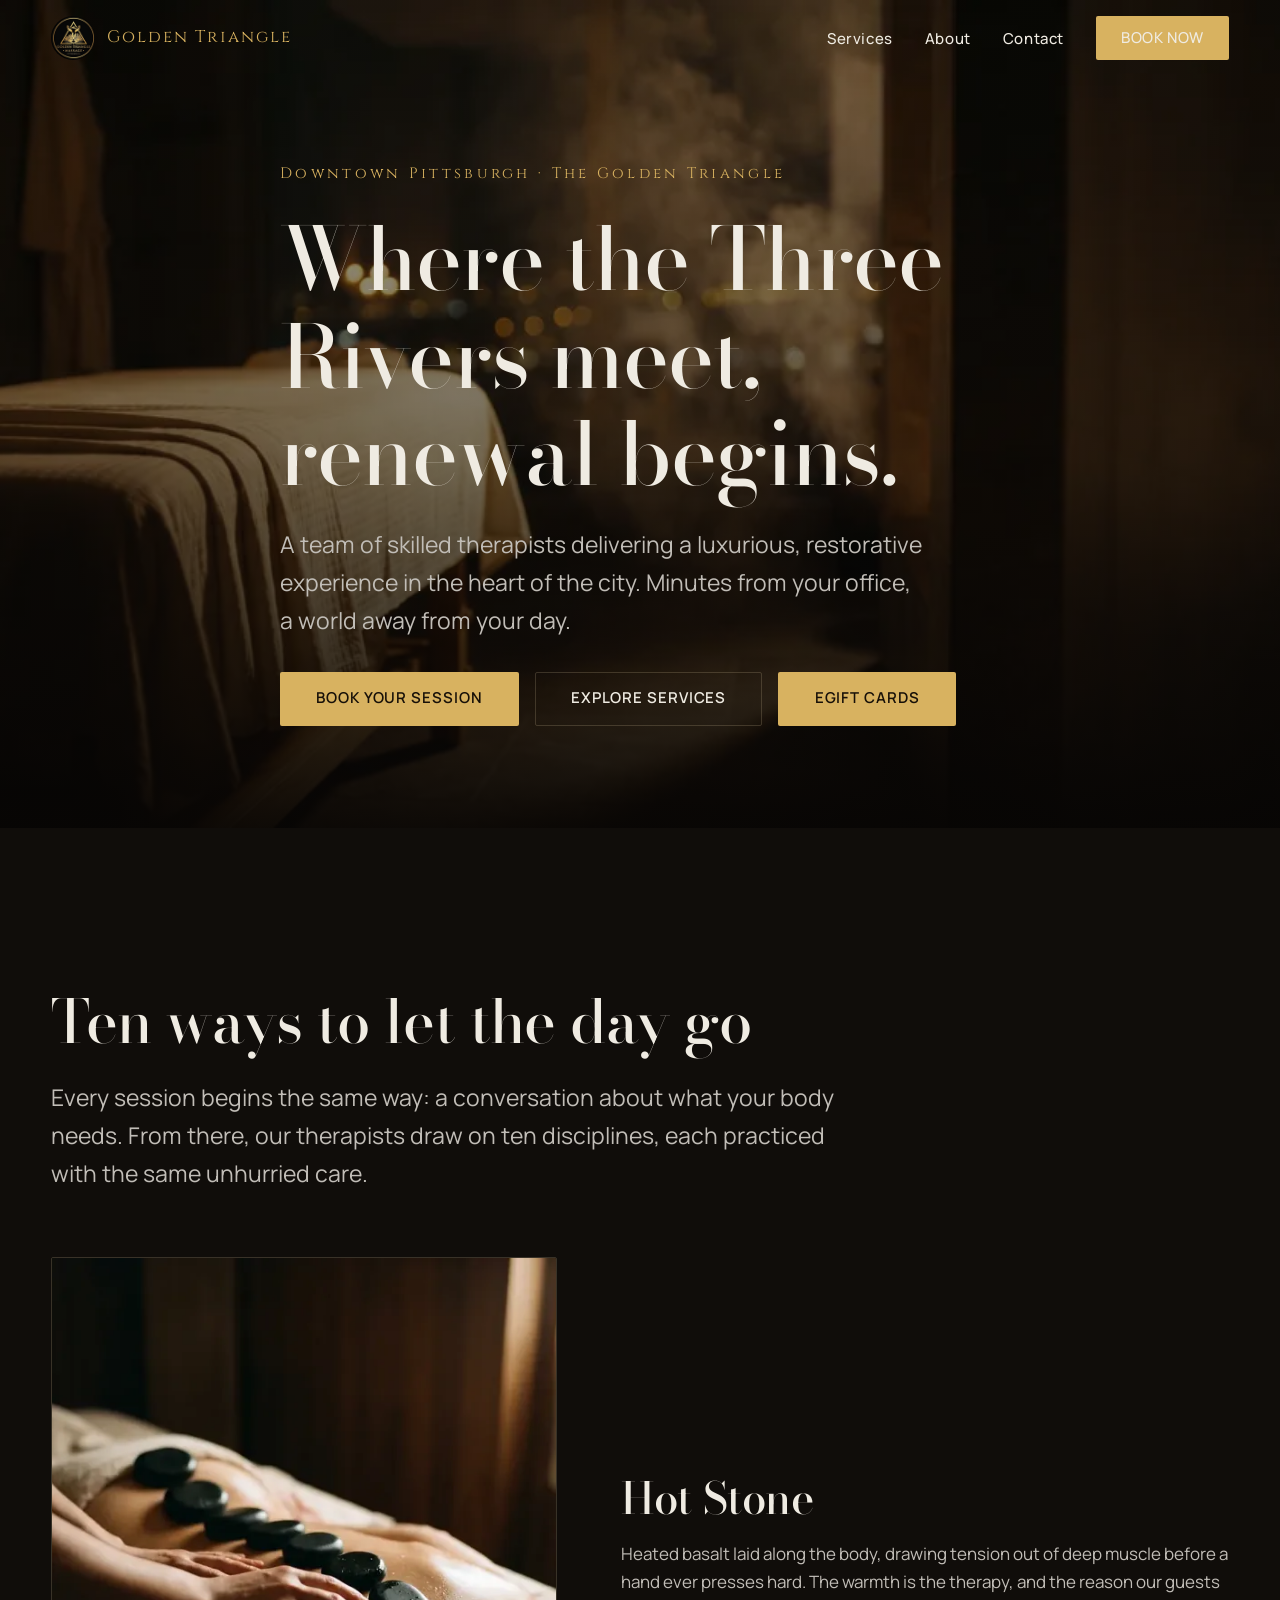
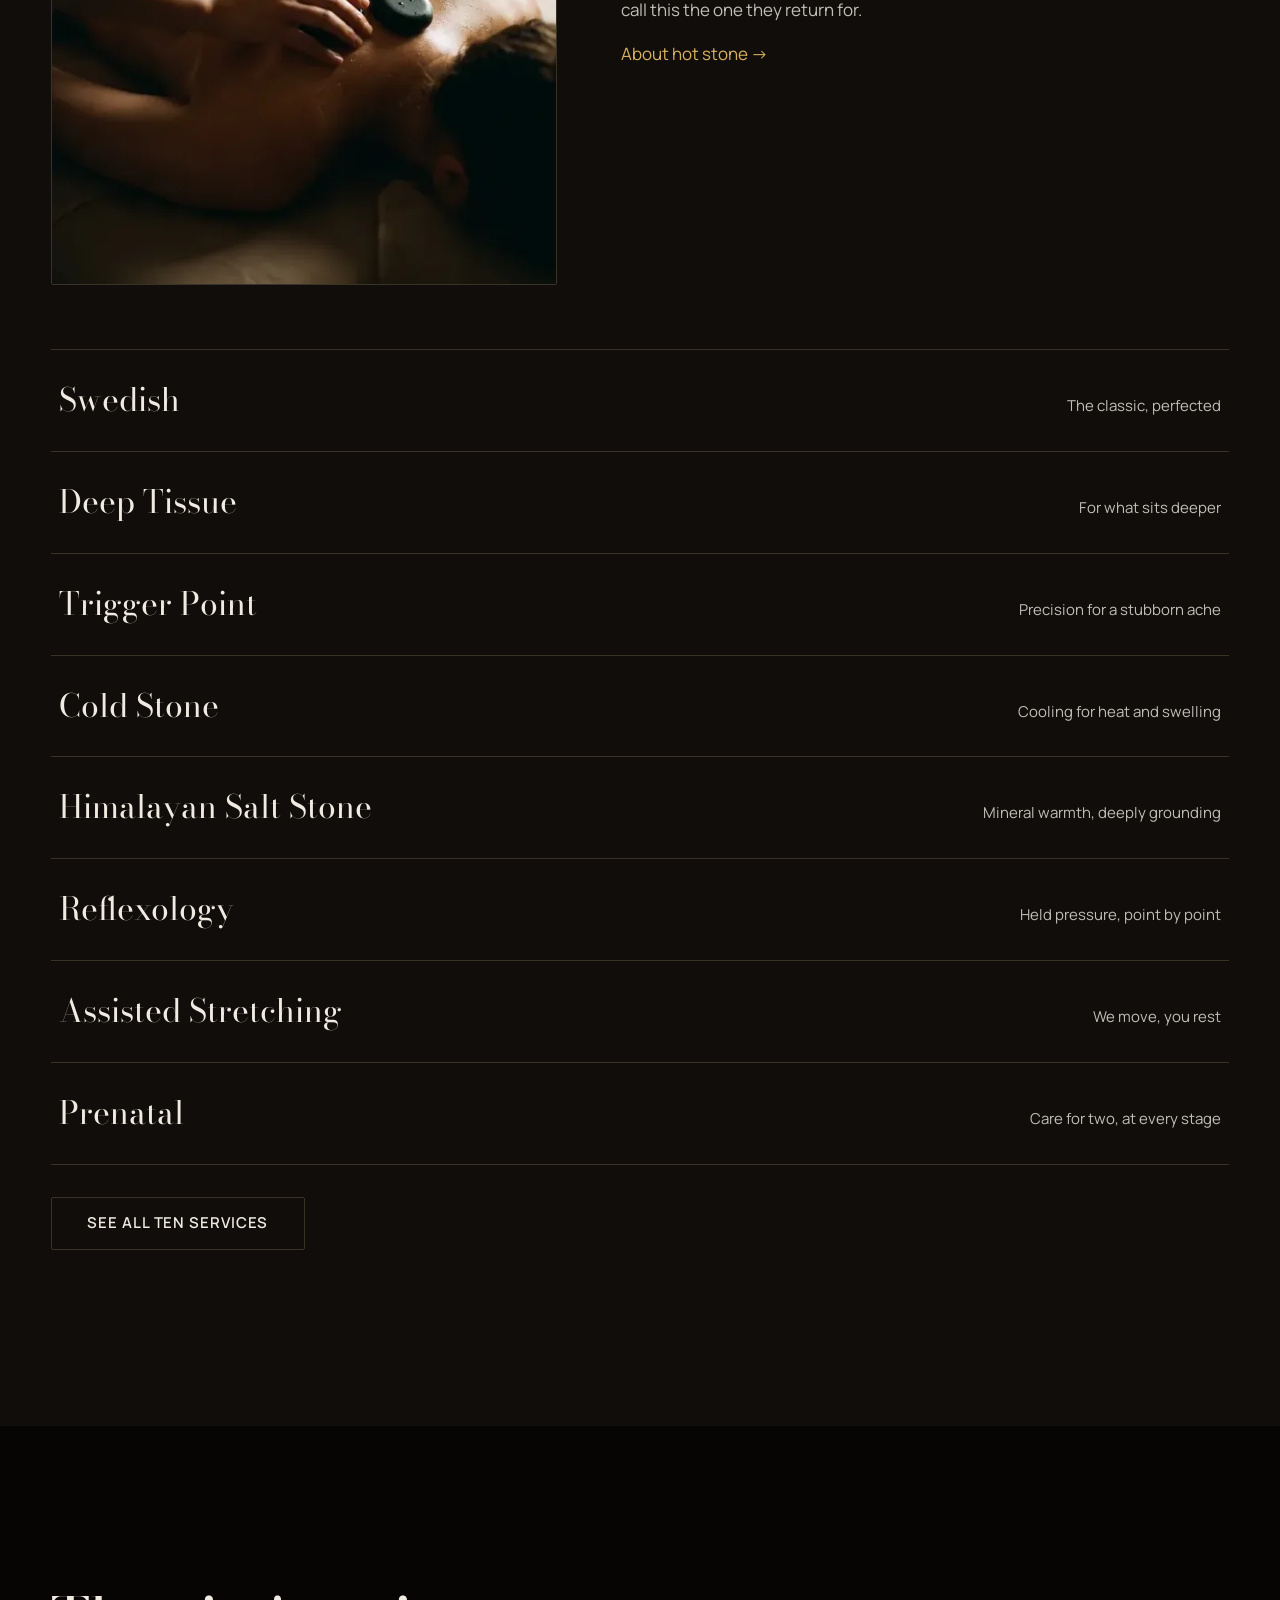
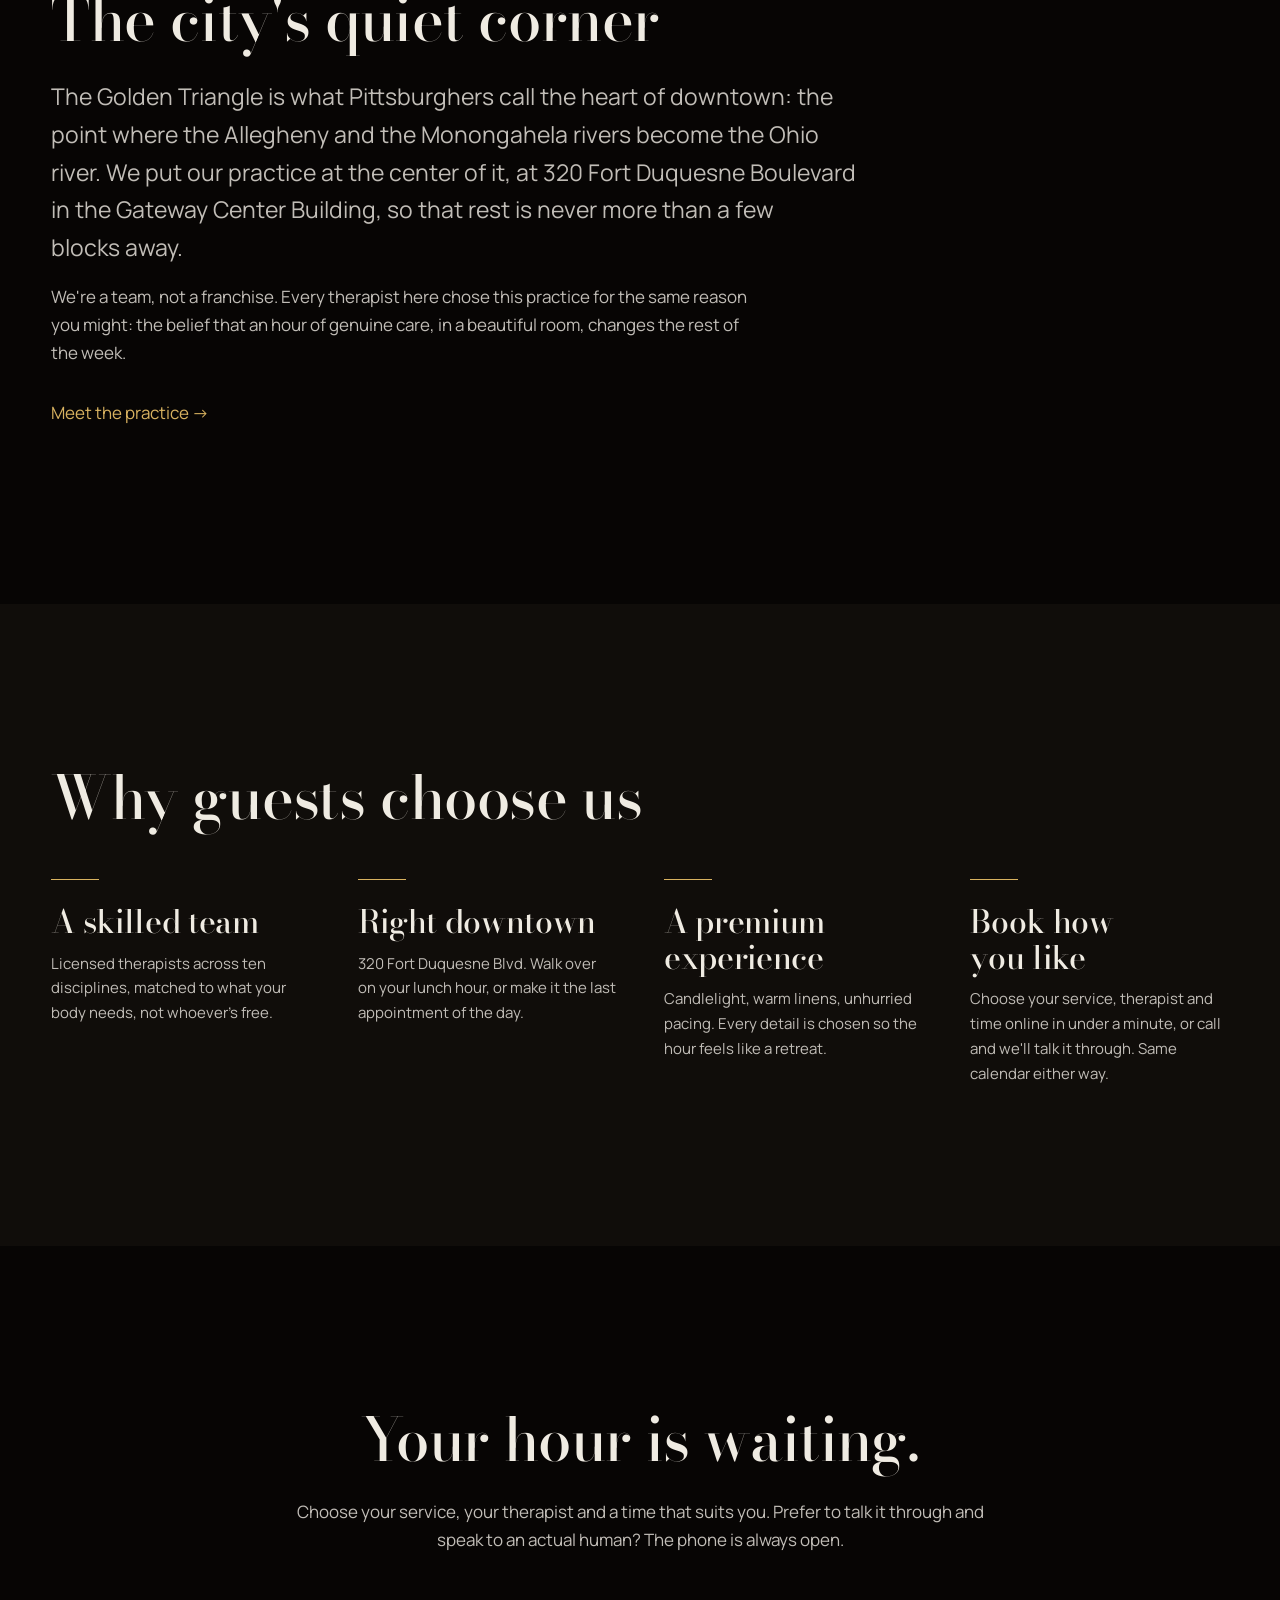
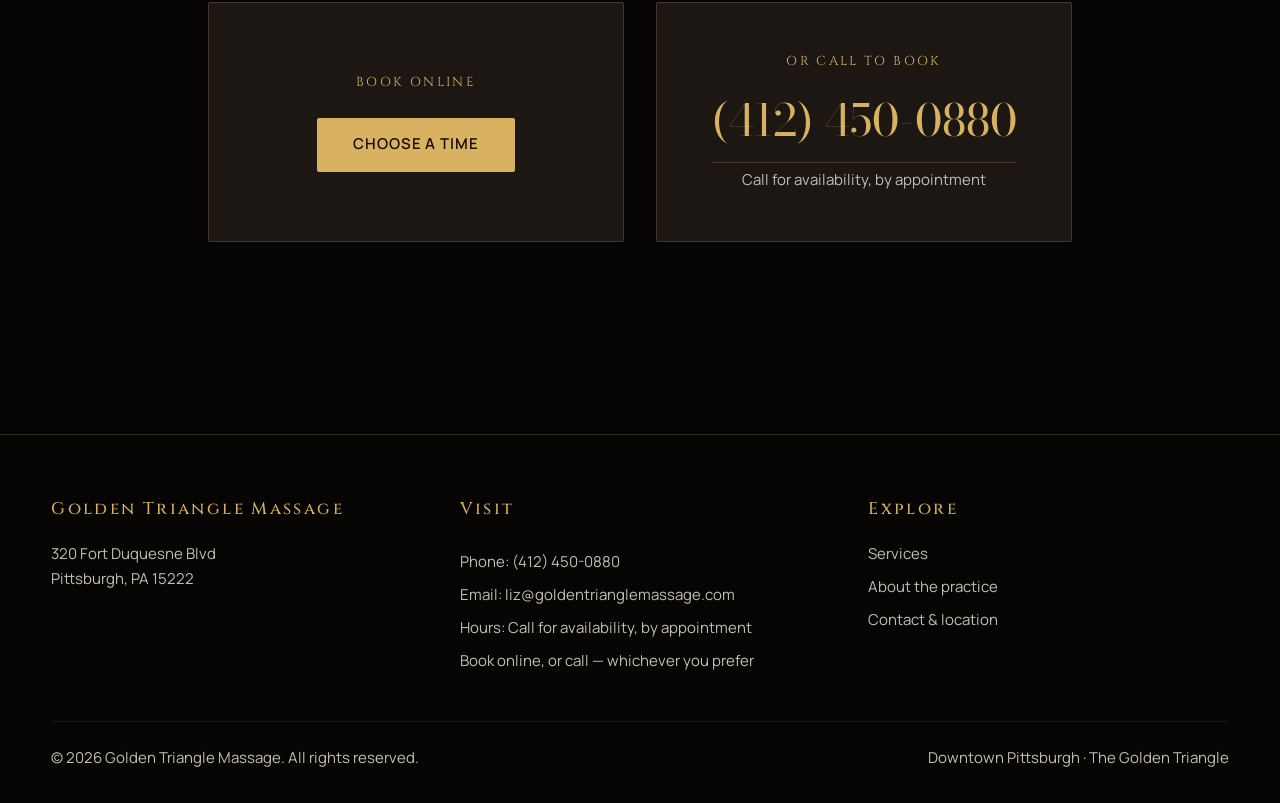
==== index.html @ 8babee52 "Update index.html" ====
<!DOCTYPE html>
<html lang="en">
<head>
  <meta charset="UTF-8">
  <meta name="viewport" content="width=device-width, initial-scale=1">
  <title>Golden Triangle Massage — Downtown Pittsburgh's Premier Massage Destination</title>
  <meta name="description" content="A team of skilled therapists delivering a luxurious, restorative massage experience in the heart of downtown Pittsburgh's Golden Triangle. Book online, or call us.">
  <link rel="icon" href="assets/favicon.png" type="image/png">
  <link rel="preconnect" href="https://fonts.googleapis.com">
  <link rel="preconnect" href="https://fonts.gstatic.com" crossorigin>
  <link href="https://fonts.googleapis.com/css2?family=Bodoni+Moda:opsz,wght@6..96,400;6..96,500;6..96,600&family=Cinzel:wght@400;500&family=Manrope:wght@400;500;600&display=swap" rel="stylesheet">
  <link rel="stylesheet" href="css/styles.css">
  <link rel="preload" as="image" href="assets/hero.webp" imagesrcset="assets/hero-sm.webp 1280w, assets/hero.webp 2560w">
</head>
<body>
  <a class="skip-link" href="#main">Skip to content</a>

  <header class="nav">
    <div class="nav__inner">
      <a class="nav__brand" href="index.html" aria-label="Golden Triangle Massage — home">
        <img src="assets/logo-mark-96.png" alt="" width="44" height="44">
        <span>Golden Triangle</span>
      </a>
      <button class="nav__toggle" aria-expanded="false" aria-controls="site-nav">
        <span class="nav__toggle-label">Menu</span>
      </button>
      <ul class="nav__links" id="site-nav">
        <li><a href="services.html">Services</a></li>
        <li><a href="about.html">About</a></li>
        <li><a href="contact.html">Contact</a></li>
        <li><a class="btn btn--gold" href="#book">Book Now</a></li>
      </ul>
    </div>
  </header>

  <main id="main">

    <!-- Hero -->
    <section class="hero" aria-labelledby="hero-title">
      <div class="hero__media">
        <img src="assets/hero.webp"
             srcset="assets/hero-sm.webp 1280w, assets/hero.webp 2560w"
             sizes="100vw"
             alt="A candlelit massage room at dusk, ivory linens glowing gold against the dark, city lights faint through the window."
             fetchpriority="high">
      </div>
      <div class="hero__scrim" aria-hidden="true"></div>
      <div class="hero__content">
        <p class="hero__kicker rise">Downtown Pittsburgh · The Golden Triangle</p>
        <h1 class="rise" data-rise-delay="120" id="hero-title">Where the Three Rivers meet, renewal begins.</h1>
        <p class="hero__sub rise" data-rise-delay="240">A team of skilled therapists delivering a luxurious, restorative experience in the heart of the city. Minutes from your office, a world away from your day.</p>
        <div class="hero__ctas rise" data-rise-delay="360">
          <a class="btn btn--gold" href="#book">Book Your Session</a>
          <a class="btn btn--ghost" href="services.html">Explore Services</a>
          <a class="btn btn--gold" href="https://app.squareup.com/gift/40SXENWCADF0Q/order">eGift Cards</a>
        </div>
      </div>
    </section>

    <!-- Services overview -->
    <section class="section" aria-labelledby="services-title">
      <div class="container">
        <h2 class="section__title rise" id="services-title">Ten ways to let the day go</h2>
        <p class="section__lede rise">Every session begins the same way: a conversation about what your body needs. From there, our therapists draw on ten disciplines, each practiced with the same unhurried care.</p>

        <div class="stack-16 mt-16">
          <article class="svc-feature rise">
            <div class="svc-feature__media">
              <img src="assets/svc-hot-stone.webp"
                   srcset="assets/svc-hot-stone-sm.webp 600w, assets/svc-hot-stone.webp 1200w"
                   sizes="(min-width: 900px) 40vw, 92vw"
                   alt="Warm basalt stones resting along a client's back, candlelight catching the oil's sheen."
                   loading="lazy" width="1200" height="1490">
            </div>
            <div>
              <h3>Hot Stone</h3>
              <p>Heated basalt laid along the body, drawing tension out of deep muscle before a hand ever presses hard. The warmth is the therapy, and the reason our guests call this the one they return for.</p>
              <a href="services.html#stone">About hot stone →</a>
            </div>
          </article>

          <!--
          <article class="svc-feature rise">
            <div class="svc-feature__media">
              <img src="assets/svc-cupping.webp"
                   srcset="assets/svc-cupping-sm.webp 600w, assets/svc-cupping.webp 1200w"
                   sizes="(min-width: 900px) 40vw, 92vw"
                   alt="Glass cupping vessels along the upper back, each catching a ring of golden candlelight."
                   loading="lazy" width="1200" height="1490">
            </div>
            <div>
              <h3>Cupping Therapy</h3>
              <p>An ancient practice, precisely applied. Gentle suction lifts fascia, moves blood into tired tissue, and releases the knots that pressure alone can't reach.</p>
              <a href="services.html#cupping">About cupping →</a>
            </div>
          </article>
        </div>
          -->

        <div class="mt-16 rise">
          <ul class="svc-list">
            <li><a href="services.html#swedish"><span class="svc-list__name">Swedish</span><span class="svc-list__hint">The classic, perfected</span></a></li>
            <li><a href="services.html#deep-tissue"><span class="svc-list__name">Deep Tissue</span><span class="svc-list__hint">For what sits deeper</span></a></li>
            <li><a href="services.html#trigger-point"><span class="svc-list__name">Trigger Point</span><span class="svc-list__hint">Precision for a stubborn ache</span></a></li>
            <li><a href="services.html#cold-stone"><span class="svc-list__name">Cold Stone</span><span class="svc-list__hint">Cooling for heat and swelling</span></a></li>
            <li><a href="services.html#himalayan-salt"><span class="svc-list__name">Himalayan Salt Stone</span><span class="svc-list__hint">Mineral warmth, deeply grounding</span></a></li>
            <li><a href="services.html#reflexology"><span class="svc-list__name">Reflexology</span><span class="svc-list__hint">Held pressure, point by point</span></a></li>
            <li><a href="services.html#assisted-stretching"><span class="svc-list__name">Assisted Stretching</span><span class="svc-list__hint">We move, you rest</span></a></li>
            <li><a href="services.html#prenatal"><span class="svc-list__name">Prenatal</span><span class="svc-list__hint">Care for two, at every stage</span></a></li>
          </ul>
          <p class="mt-8"><a class="btn btn--ghost" href="services.html">See all ten services</a></p>
        </div>
      </div>
    </section>

    <!-- About -->
    <section class="section section--deep" aria-labelledby="about-title">
      <div class="container">
        <h2 class="section__title rise" id="about-title">The city's quiet corner</h2>
        <p class="section__lede rise">The Golden Triangle is what Pittsburghers call the heart of downtown: the point where the Allegheny and the Monongahela rivers become the Ohio river. We put our practice at the center of it, at 320 Fort Duquesne Boulevard in the Gateway Center Building, so that rest is never more than a few blocks away.</p>
        <p class="text-dim rise">We're a team, not a franchise. Every therapist here chose this practice for the same reason you might: the belief that an hour of genuine care, in a beautiful room, changes the rest of the week.</p>
        <p class="mt-8 rise"><a href="about.html">Meet the practice →</a></p>
      </div>
    </section>

    <!-- Why Golden Triangle -->
    <section class="section" aria-labelledby="why-title">
      <div class="container">
        <h2 class="section__title rise" id="why-title">Why guests choose us</h2>
        <div class="why-grid mt-12">
          <div class="rise">
            <div class="why__rule" aria-hidden="true"></div>
            <h3>A skilled team</h3>
            <p>Licensed therapists across ten disciplines, matched to what your body needs, not whoever's free.</p>
          </div>
          <div class="rise" data-rise-delay="100">
            <div class="why__rule" aria-hidden="true"></div>
            <h3>Right downtown</h3>
            <p>320 Fort Duquesne Blvd. Walk over on your lunch hour, or make it the last appointment of the day.</p>
          </div>
          <div class="rise" data-rise-delay="200">
            <div class="why__rule" aria-hidden="true"></div>
            <h3>A premium experience</h3>
            <p>Candlelight, warm linens, unhurried pacing. Every detail is chosen so the hour feels like a retreat.</p>
          </div>
          <div class="rise" data-rise-delay="300">
            <div class="why__rule" aria-hidden="true"></div>
            <h3>Book how you like</h3>
            <p>Choose your service, therapist and time online in under a minute, or call and we'll talk it through. Same calendar either way.</p>
          </div>
        </div>
      </div>
    </section>

    <!-- Booking CTA band -->
    <section class="section section--deep cta-band" id="book" aria-labelledby="book-title">
      <div class="container">
        <h2 class="rise" id="book-title">Your hour is waiting.</h2>
        <p class="rise">Choose your service, your therapist and a time that suits you. Prefer to talk it through and speak to an actual human? The phone is always open.</p>

        <div class="book-options rise">
          <div class="book-panel">
            <p class="book-panel__label">Book online</p>
            <p class="book-panel__action"><a class="btn btn--gold" href="https://book.squareup.com/appointments/7wkaf66nn5cage/location/LXZYDMAX96EXE" target="_blank" rel="noopener">Choose a time</a></p>
          </div>
          <div class="book-panel">
            <p class="book-panel__label">Or call to book</p>
            <p class="book-panel__number"><a href="tel:+14124500880">(412) 450-0880</p>
            <!--
            <p class="book-panel__number"><a href="tel:+14124500880">(412) 450-0880</a></p>
            -->
            <p class="book-panel__note">Call for availability, by appointment</p>
          </div>
        </div>
      </div>
    </section>
  </main>

  <footer class="footer">
    <div class="container">
      <div class="footer__grid">
        <div>
          <h2>Golden Triangle Massage</h2>
          <address>
            320 Fort Duquesne Blvd<br>
            Pittsburgh, PA 15222
          </address>
        </div>
        <div>
          <h2>Visit</h2>
          <ul>
            <li>Phone: <a href="tel:+14124500880">(412) 450-0880</a></li>
            <li>Email: <a href="mailto:liz@goldentrianglemassage.com">liz@goldentrianglemassage.com</a></li>
            <li>Hours: Call for availability, by appointment</li>
            <li>Book online, or call &mdash; whichever you prefer</li>
          </ul>
        </div>
        <div>
          <h2>Explore</h2>
          <ul>
            <li><a href="services.html">Services</a></li>
            <li><a href="about.html">About the practice</a></li>
            <li><a href="contact.html">Contact &amp; location</a></li>
          </ul>
        </div>
      </div>
      <div class="footer__legal">
        <span>© 2026 Golden Triangle Massage. All rights reserved.</span>
        <span>Downtown Pittsburgh · The Golden Triangle</span>
      </div>
    </div>
  </footer>

  <script src="js/main.js"></script>
</body>
</html>
---- css/styles.css ----
/* ==========================================================================
   Golden Triangle Massage — design system
   Drenched dark: deep warm near-black, one metallic gold accent, ivory text.
   ========================================================================== */

/* ---------- Tokens ---------- */
:root {
  /* color */
  --bg:         oklch(0.16 0.008 60);
  --bg-deep:    oklch(0.12 0.006 60);
  --surface:    oklch(0.21 0.012 65);
  --surface-2:  oklch(0.25 0.014 68);
  --gold:       oklch(0.78 0.11 85);
  --gold-bright:oklch(0.86 0.12 88);
  --gold-deep:  oklch(0.62 0.10 80);
  --gold-muted: oklch(0.78 0.05 85 / 0.22);
  --gold-faint: oklch(0.78 0.05 85 / 0.10);
  --ivory:      oklch(0.94 0.012 85);
  --ivory-dim:  oklch(0.80 0.01 85);
  --ink-on-gold:oklch(0.18 0.02 70);

  /* type */
  --font-display: "Bodoni Moda", "Didot", "Playfair Display", serif;
  --font-body: "Manrope", "Segoe UI", system-ui, sans-serif;
  --font-mark: "Cinzel", serif;

  --text-xs: 0.8125rem;
  --text-sm: 0.9375rem;
  --text-base: 1.0625rem;
  --text-lg: clamp(1.1875rem, 1.05rem + 0.6vw, 1.4375rem);
  --text-xl: clamp(1.5rem, 1.25rem + 1vw, 2rem);
  --text-2xl: clamp(1.9rem, 1.5rem + 1.8vw, 2.75rem);
  --text-3xl: clamp(2.4rem, 1.8rem + 2.8vw, 3.75rem);
  --text-display: clamp(2.75rem, 1.9rem + 4.4vw, 5.5rem);

  /* spacing */
  --space-1: 0.25rem;
  --space-2: 0.5rem;
  --space-3: 0.75rem;
  --space-4: 1rem;
  --space-6: 1.5rem;
  --space-8: 2rem;
  --space-12: 3rem;
  --space-16: 4rem;
  --space-24: 6rem;
  --section-pad: clamp(5rem, 6rem + 6vw, 10rem);

  /* misc */
  --container: min(1200px, 92vw);
  --radius: 2px;
  --ease-out: cubic-bezier(0.22, 1, 0.36, 1);
  --dur-fast: 200ms;
  --dur-slow: 700ms;

  /* z-scale */
  --z-nav: 30;
  --z-menu: 40;
  --z-skip: 50;

  color-scheme: dark;
}

/* ---------- Reset-ish ---------- */
*, *::before, *::after { box-sizing: border-box; }
html { scroll-behavior: smooth; }
[id] { scroll-margin-top: 96px; }
@media (prefers-reduced-motion: reduce) {
  html { scroll-behavior: auto; }
}
body {
  margin: 0;
  background: var(--bg);
  color: var(--ivory);
  font-family: var(--font-body);
  font-size: var(--text-base);
  line-height: 1.65;
  -webkit-font-smoothing: antialiased;
  text-rendering: optimizeLegibility;
}
img { max-width: 100%; height: auto; display: block; }
h1, h2, h3, h4 {
  font-family: var(--font-display);
  font-weight: 500;
  line-height: 1.12;
  letter-spacing: -0.01em;
  text-wrap: balance;
  margin: 0 0 var(--space-6);
}
p { margin: 0 0 var(--space-4); max-width: 70ch; text-wrap: pretty; }
a { color: var(--gold); text-decoration: none; transition: color var(--dur-fast) var(--ease-out); }
a:hover { color: var(--gold-bright); }

:focus-visible {
  outline: 2px solid var(--gold);
  outline-offset: 3px;
  border-radius: var(--radius);
}

::selection { background: var(--gold); color: var(--ink-on-gold); }

/* ---------- Skip link ---------- */
.skip-link {
  position: fixed;
  top: -100%;
  left: var(--space-4);
  z-index: var(--z-skip);
  background: var(--gold);
  color: var(--ink-on-gold);
  padding: var(--space-3) var(--space-6);
  font-weight: 600;
  border-radius: var(--radius);
}
.skip-link:focus { top: var(--space-4); color: var(--ink-on-gold); }

/* ---------- Layout primitives ---------- */
.container { width: var(--container); margin-inline: auto; }
.section { padding-block: var(--section-pad); }
.section--deep { background: var(--bg-deep); }
.section--surface { background: var(--surface); }

.hairline {
  border: 0;
  height: 1px;
  background: var(--gold-muted);
  margin: 0;
}

/* ---------- Buttons ---------- */
.btn {
  display: inline-flex;
  align-items: center;
  justify-content: center;
  gap: var(--space-2);
  min-height: 48px;
  padding: 0.85rem 2.2rem;
  font-family: var(--font-body);
  font-size: var(--text-sm);
  font-weight: 600;
  letter-spacing: 0.06em;
  text-transform: uppercase;
  border-radius: var(--radius);
  border: 1px solid transparent;
  cursor: pointer;
  transition: background-color var(--dur-fast) var(--ease-out),
              border-color var(--dur-fast) var(--ease-out),
              color var(--dur-fast) var(--ease-out);
}
.btn--gold {
  background: var(--gold);
  color: var(--ink-on-gold);
}
.btn--gold:hover { background: var(--gold-bright); color: var(--ink-on-gold); }
.btn--ghost {
  border-color: var(--gold-muted);
  color: var(--ivory);
  background: transparent;
}
.btn--ghost:hover { border-color: var(--gold); color: var(--gold-bright); }

/* ---------- Nav ---------- */
.nav {
  position: fixed;
  inset-inline: 0;
  top: 0;
  z-index: var(--z-nav);
  transition: background-color 300ms var(--ease-out), border-color 300ms var(--ease-out);
  border-bottom: 1px solid transparent;
  background: transparent;
}
.nav.is-solid {
  background: oklch(0.12 0.006 60 / 0.92);
  border-bottom-color: var(--gold-muted);
  backdrop-filter: blur(12px);
}
.nav__inner {
  width: var(--container);
  margin-inline: auto;
  display: flex;
  align-items: center;
  justify-content: space-between;
  gap: var(--space-6);
  min-height: 76px;
}
.nav__brand {
  display: flex;
  align-items: center;
  gap: var(--space-3);
  font-family: var(--font-mark);
  font-size: 1.05rem;
  letter-spacing: 0.12em;
  color: var(--gold);
  white-space: nowrap;
}
.nav__brand:hover { color: var(--gold-bright); }
.nav__brand img { width: 44px; height: 44px; object-fit: cover; border-radius: 50%; }
.nav__links {
  display: flex;
  align-items: center;
  gap: var(--space-8);
  list-style: none;
  margin: 0;
  padding: 0;
}
.nav__links a {
  color: var(--ivory);
  font-size: var(--text-sm);
  font-weight: 500;
  letter-spacing: 0.04em;
}
.nav__links a:hover, .nav__links a[aria-current="page"] { color: var(--gold-bright); }
.nav__links .btn { min-height: 42px; padding: 0.55rem 1.5rem; }

/* mobile nav */
.nav__toggle {
  display: none;
  background: none;
  border: 1px solid var(--gold-muted);
  border-radius: var(--radius);
  color: var(--ivory);
  padding: var(--space-2) var(--space-3);
  cursor: pointer;
  min-height: 44px;
  min-width: 44px;
}
@media (max-width: 820px) {
  .nav__toggle { display: inline-flex; align-items: center; justify-content: center; }
  .nav__links {
    position: fixed;
    inset: 0;
    top: 76px;
    z-index: var(--z-menu);
    flex-direction: column;
    justify-content: flex-start;
    padding-top: var(--space-12);
    gap: var(--space-8);
    background: var(--bg-deep);
    transform: translateY(-8px);
    opacity: 0;
    visibility: hidden;
    transition: opacity 250ms var(--ease-out), transform 250ms var(--ease-out), visibility 0s 250ms;
  }
  .nav__links.is-open {
    opacity: 1;
    visibility: visible;
    transform: none;
    transition: opacity 250ms var(--ease-out), transform 250ms var(--ease-out);
  }
  .nav__links a { font-size: var(--text-lg); }
}

/* ---------- Hero ---------- */
.hero {
  position: relative;
  min-height: 92svh;
  display: grid;
  align-items: end;
  isolation: isolate;
  overflow: hidden;
}
.hero__media, .hero__media img {
  position: absolute;
  inset: 0;
  width: 100%;
  height: 100%;
  object-fit: cover;
  z-index: -2;
}
.hero__scrim {
  position: absolute;
  inset: 0;
  z-index: -1;
  background:
    linear-gradient(to top, oklch(0.12 0.006 60 / 0.96) 0%, oklch(0.12 0.006 60 / 0.55) 45%, oklch(0.12 0.006 60 / 0.35) 100%);
}
.hero__content {
  width: var(--container);
  margin-inline: auto;
  padding-block: var(--space-24) clamp(4rem, 8vw, 7rem);
  max-width: min(720px, 92vw);
  margin-inline: auto;
}
.hero__kicker {
  font-family: var(--font-mark);
  color: var(--gold);
  letter-spacing: 0.22em;
  font-size: var(--text-sm);
  margin-bottom: var(--space-6);
}
.hero h1 {
  font-size: var(--text-display);
  font-weight: 500;
  margin-bottom: var(--space-6);
}
.hero__sub {
  color: var(--ivory-dim);
  font-size: var(--text-lg);
  max-width: 46ch;
  margin-bottom: var(--space-8);
}
.hero__ctas { display: flex; flex-wrap: wrap; gap: var(--space-4); }

/* ---------- Entrance motion (enhances visible content) ---------- */
.rise { opacity: 1; transform: none; }
@media (prefers-reduced-motion: no-preference) {
  .js .rise {
    opacity: 0;
    transform: translateY(24px);
    transition: opacity var(--dur-slow) var(--ease-out), transform var(--dur-slow) var(--ease-out);
  }
  .js .rise.is-in { opacity: 1; transform: none; }
  .js .hero .rise { transition-duration: 900ms; }
}

/* ---------- Sections ---------- */
.section__title { font-size: var(--text-3xl); }
.section__lede { color: var(--ivory-dim); font-size: var(--text-lg); max-width: 58ch; }

/* Services — featured + flowing list, not a flat card grid */
.svc-feature {
  display: grid;
  gap: var(--space-8);
  align-items: center;
}
@media (min-width: 900px) {
  .svc-feature { grid-template-columns: 5fr 6fr; gap: var(--space-16); }
  .svc-feature:nth-of-type(even) .svc-feature__media { order: 2; }
}
.svc-feature__media img {
  border-radius: var(--radius);
  border: 1px solid var(--gold-muted);
}
.svc-feature h3 { font-size: var(--text-2xl); margin-bottom: var(--space-4); }
.svc-feature p { color: var(--ivory-dim); }

.svc-list { list-style: none; margin: 0; padding: 0; }
.svc-list li { border-top: 1px solid var(--gold-muted); }
.svc-list li:last-child { border-bottom: 1px solid var(--gold-muted); }
.svc-list a {
  display: flex;
  align-items: baseline;
  justify-content: space-between;
  gap: var(--space-6);
  padding: var(--space-6) var(--space-2);
  color: var(--ivory);
  transition: color var(--dur-fast) var(--ease-out), transform var(--dur-fast) var(--ease-out);
}
.svc-list a:hover { color: var(--gold-bright); transform: translateX(0.5rem); }
.svc-list .svc-list__name { font-family: var(--font-display); font-size: var(--text-xl); }
.svc-list .svc-list__hint { color: var(--ivory-dim); font-size: var(--text-sm); text-align: right; }
@media (max-width: 540px) {
  .svc-list .svc-list__hint { display: none; }
}

/* Why band */
.why-grid {
  display: grid;
  gap: var(--space-12);
  grid-template-columns: repeat(auto-fit, minmax(240px, 1fr));
}
.why-grid h3 { font-size: var(--text-xl); margin-bottom: var(--space-3); }
.why-grid p { color: var(--ivory-dim); font-size: var(--text-sm); margin: 0; }
.why-grid .why__rule { width: 3rem; height: 1px; background: var(--gold); margin-bottom: var(--space-6); }

/* CTA band */
.cta-band { text-align: center; }
.cta-band h2 { font-size: var(--text-3xl); }
.cta-band p { margin-inline: auto; color: var(--ivory-dim); }

/* Booking options — two equal routes, online or phone. The number is
   presented as content in display type, never hidden behind a button label
   that does nothing on desktop. */
.book-options {
  display: grid;
  gap: var(--space-8);
  max-width: 54rem;
  margin: var(--space-12) auto 0;
}
@media (min-width: 760px) {
  .book-options { grid-template-columns: 1fr 1fr; }
}
.book-panel {
  display: flex;
  flex-direction: column;
  justify-content: center;
  background: var(--surface);
  border: 1px solid var(--gold-muted);
  border-radius: var(--radius);
  padding: var(--space-12) var(--space-8);
  text-align: center;
}
.book-panel .book-panel__label {
  font-family: var(--font-mark);
  font-size: var(--text-xs);
  letter-spacing: 0.18em;
  text-transform: uppercase;
  color: var(--gold);
  margin: 0 0 var(--space-6);
  max-width: none;
}
.book-panel .book-panel__number {
  margin: 0;
  max-width: none;
  font-family: var(--font-display);
  font-size: var(--text-2xl);
  line-height: 1.1;
}
.book-panel__number a {
  color: var(--gold);
  border-bottom: 1px solid var(--gold-muted);
  padding-bottom: var(--space-2);
  transition: color var(--dur-fast) var(--ease-out), border-color var(--dur-fast) var(--ease-out);
  white-space: nowrap;
}
.book-panel__number a:hover,
.book-panel__number a:focus-visible { color: var(--gold-bright); border-color: var(--gold); }
.book-panel .book-panel__action { margin: 0; max-width: none; }
.book-panel .book-panel__note {
  margin: var(--space-6) 0 0;
  max-width: none;
  color: var(--ivory-dim);
  font-size: var(--text-sm);
}
@media (max-width: 480px) {
  .book-panel { padding: var(--space-8) var(--space-4); }
}

/* ---------- Footer ---------- */
.footer {
  background: var(--bg-deep);
  border-top: 1px solid var(--gold-muted);
  padding-block: var(--space-16) var(--space-8);
  font-size: var(--text-sm);
  color: var(--ivory-dim);
}
.footer__grid {
  display: grid;
  gap: var(--space-12);
  grid-template-columns: repeat(auto-fit, minmax(220px, 1fr));
  margin-bottom: var(--space-12);
}
.footer h2 { font-family: var(--font-mark); font-size: var(--text-base); color: var(--gold); letter-spacing: 0.14em; }
.footer a { color: var(--ivory-dim); }
.footer a:hover { color: var(--gold-bright); }
.footer address { font-style: normal; }
.footer ul { list-style: none; margin: 0; padding: 0; display: grid; gap: var(--space-2); }
.footer li { overflow-wrap: break-word; }
.footer__legal {
  border-top: 1px solid var(--gold-faint);
  padding-top: var(--space-6);
  display: flex;
  flex-wrap: wrap;
  justify-content: space-between;
  gap: var(--space-4);
}

/* ---------- Detail/service page ---------- */
.page-hero {
  padding-block: calc(76px + var(--space-24)) var(--space-16);
  background: var(--bg-deep);
  border-bottom: 1px solid var(--gold-muted);
}
.page-hero h1 { font-size: var(--text-3xl); margin-bottom: var(--space-4); }
.page-hero p { color: var(--ivory-dim); font-size: var(--text-lg); }

.svc-detail {
  display: grid;
  gap: var(--space-8);
  padding-block: var(--space-16);
  border-top: 1px solid var(--gold-muted);
}
.svc-detail:first-of-type { border-top: 0; }
@media (min-width: 900px) {
  .svc-detail { grid-template-columns: 2fr 3fr; gap: var(--space-16); }
}
.svc-detail h2 { font-size: var(--text-2xl); }
.svc-detail__meta { color: var(--gold); font-size: var(--text-sm); letter-spacing: 0.08em; margin-bottom: var(--space-4); }
.svc-detail ul { color: var(--ivory-dim); padding-left: 1.2em; margin: 0 0 var(--space-6); display: grid; gap: var(--space-2); }
.svc-detail img { border-radius: var(--radius); border: 1px solid var(--gold-muted); position: sticky; top: 100px; }

/* Enhancements — optional add-ons, lifted onto a surface panel */
.enhance {
  display: grid;
  gap: var(--space-8);
  background: var(--surface);
  border: 1px solid var(--gold-muted);
  border-radius: var(--radius);
  padding: var(--space-8);
}
@media (min-width: 900px) {
  .enhance {
    grid-template-columns: 2fr 3fr;
    gap: var(--space-16);
    align-items: center;
    padding: var(--space-12);
  }
}
.enhance__media img { border-radius: var(--radius); border: 1px solid var(--gold-muted); }
.enhance__list { list-style: none; margin: 0; padding: 0; display: grid; gap: var(--space-8); }
.enhance__list > li + li { border-top: 1px solid var(--gold-muted); padding-top: var(--space-8); }
.enhance h3 { font-size: var(--text-xl); margin-bottom: var(--space-3); }
.enhance p { color: var(--ivory-dim); margin: 0; }
.enhance .enhance__meta {
  color: var(--gold);
  font-size: var(--text-sm);
  letter-spacing: 0.08em;
  margin-bottom: var(--space-2);
}

/* Contact */
.contact-grid { display: grid; gap: var(--space-16); }
@media (min-width: 900px) { .contact-grid { grid-template-columns: 1fr 1fr; } }
.contact-grid dl { margin: 0; display: grid; gap: var(--space-6); }
.contact-grid dt { font-family: var(--font-mark); color: var(--gold); letter-spacing: 0.12em; font-size: var(--text-xs); text-transform: uppercase; margin-bottom: var(--space-1); }
.contact-grid dd { margin: 0; color: var(--ivory-dim); }
.map-frame {
  width: 100%;
  aspect-ratio: 4 / 3;
  border: 1px solid var(--gold-muted);
  border-radius: var(--radius);
  filter: grayscale(1) invert(0.92) hue-rotate(180deg) contrast(0.9);
}

/* ---------- Utilities ---------- */
.text-dim { color: var(--ivory-dim); }
.mt-8 { margin-top: var(--space-8); }
.mt-12 { margin-top: var(--space-12); }
.mt-16 { margin-top: var(--space-16); }
.stack-8 > * + * { margin-top: var(--space-8); }
.stack-16 > * + * { margin-top: var(--space-16); }
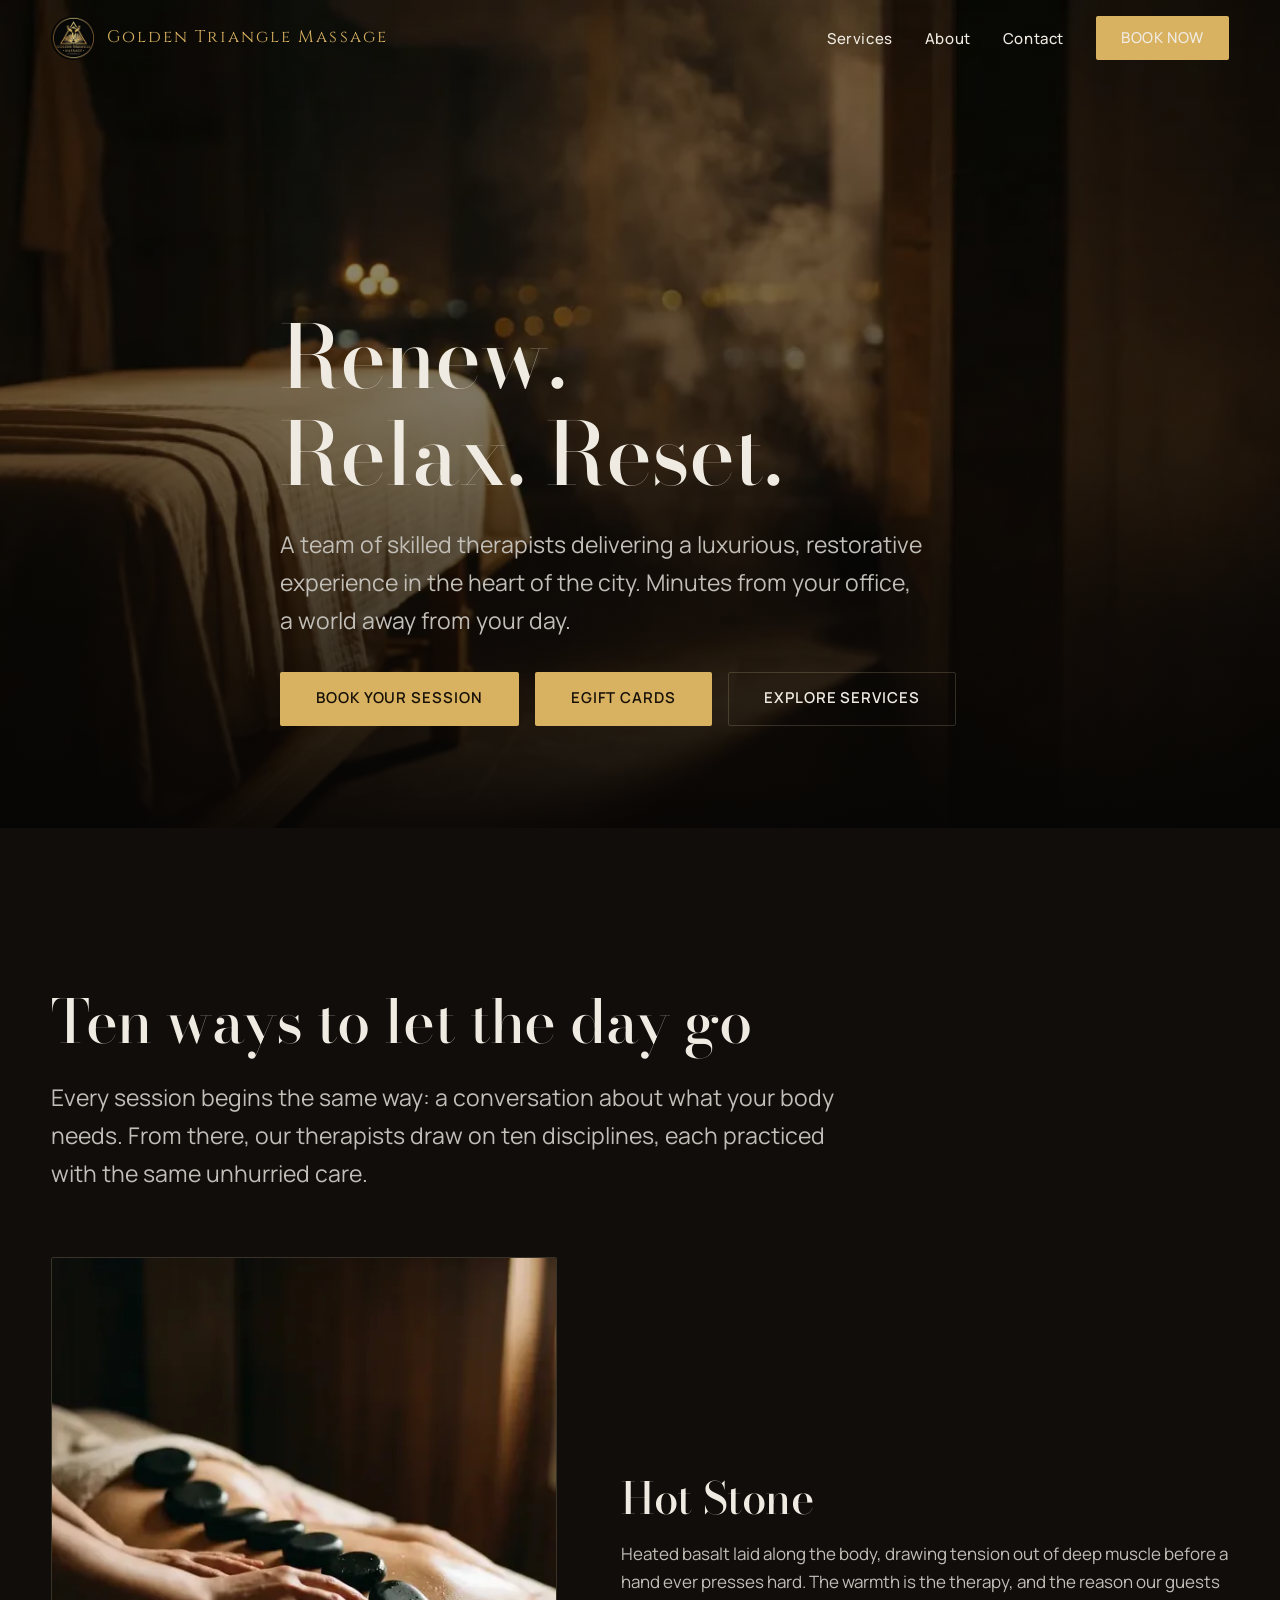
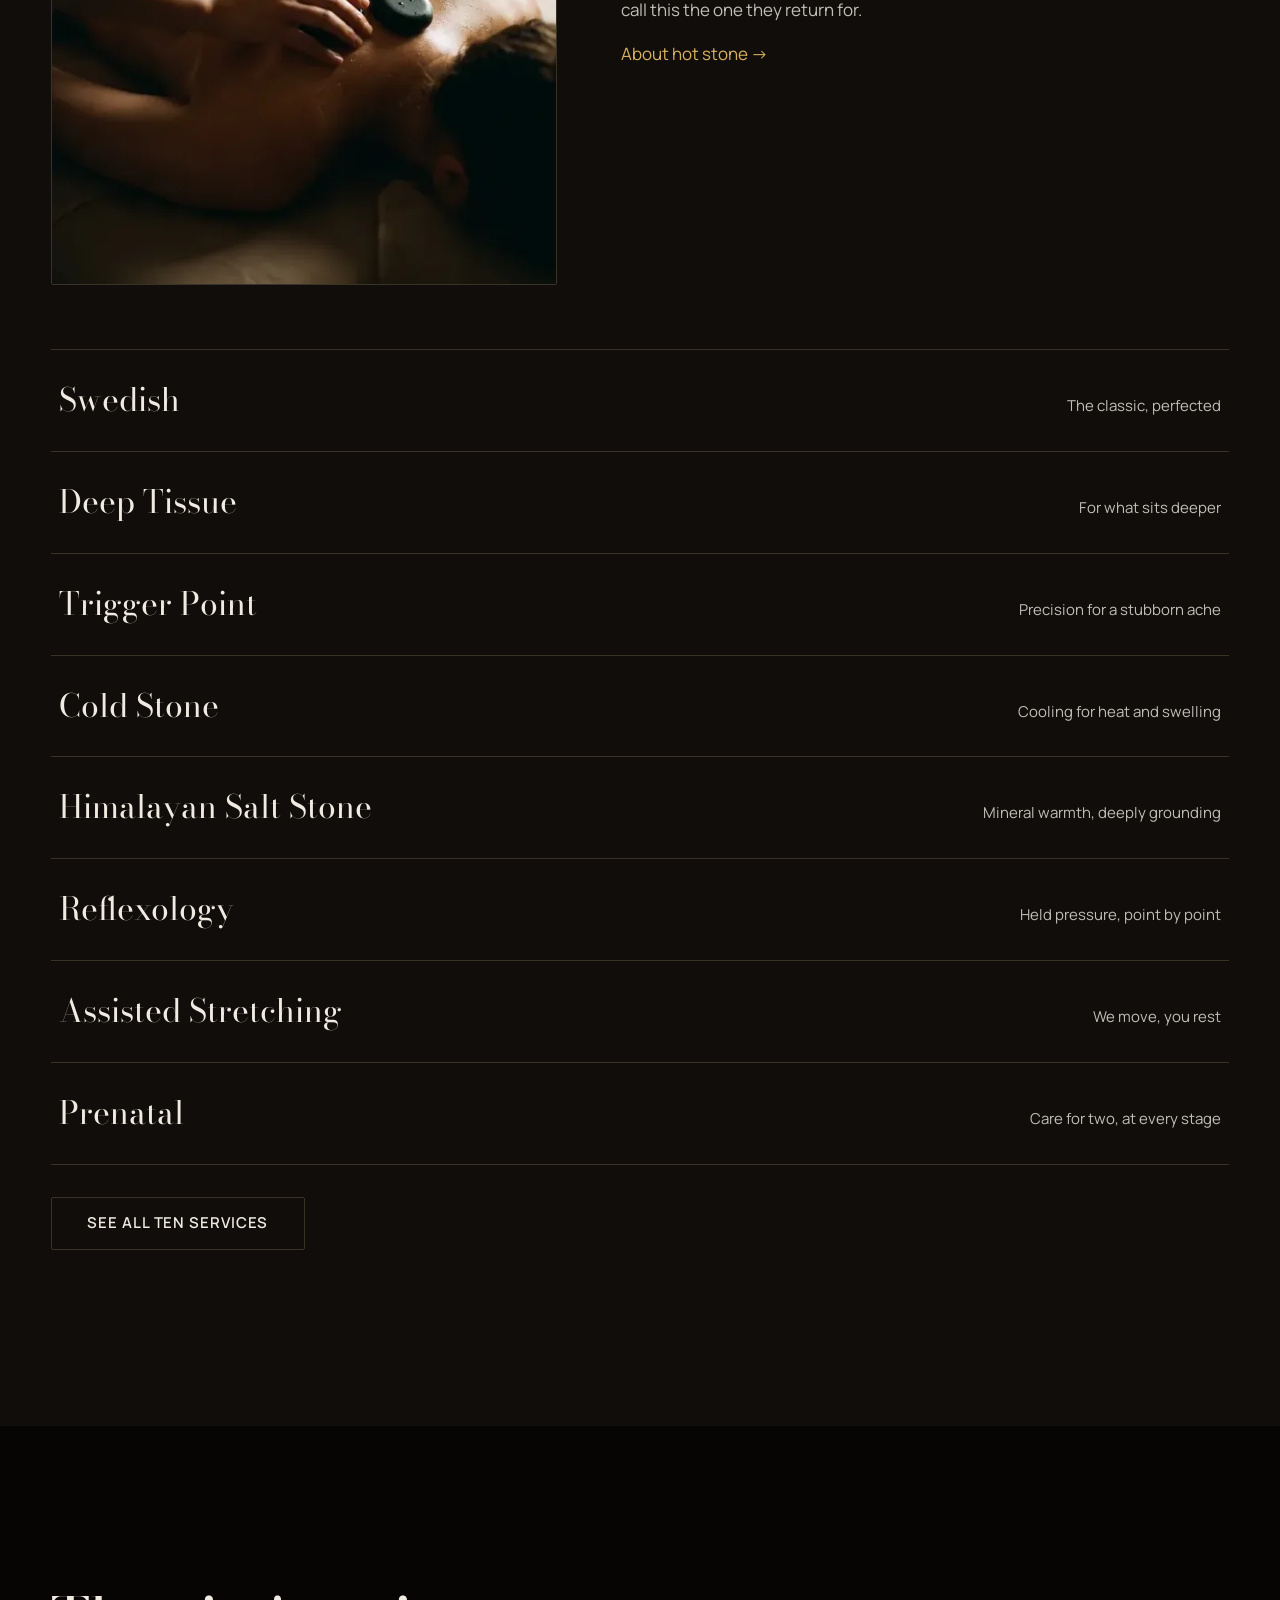
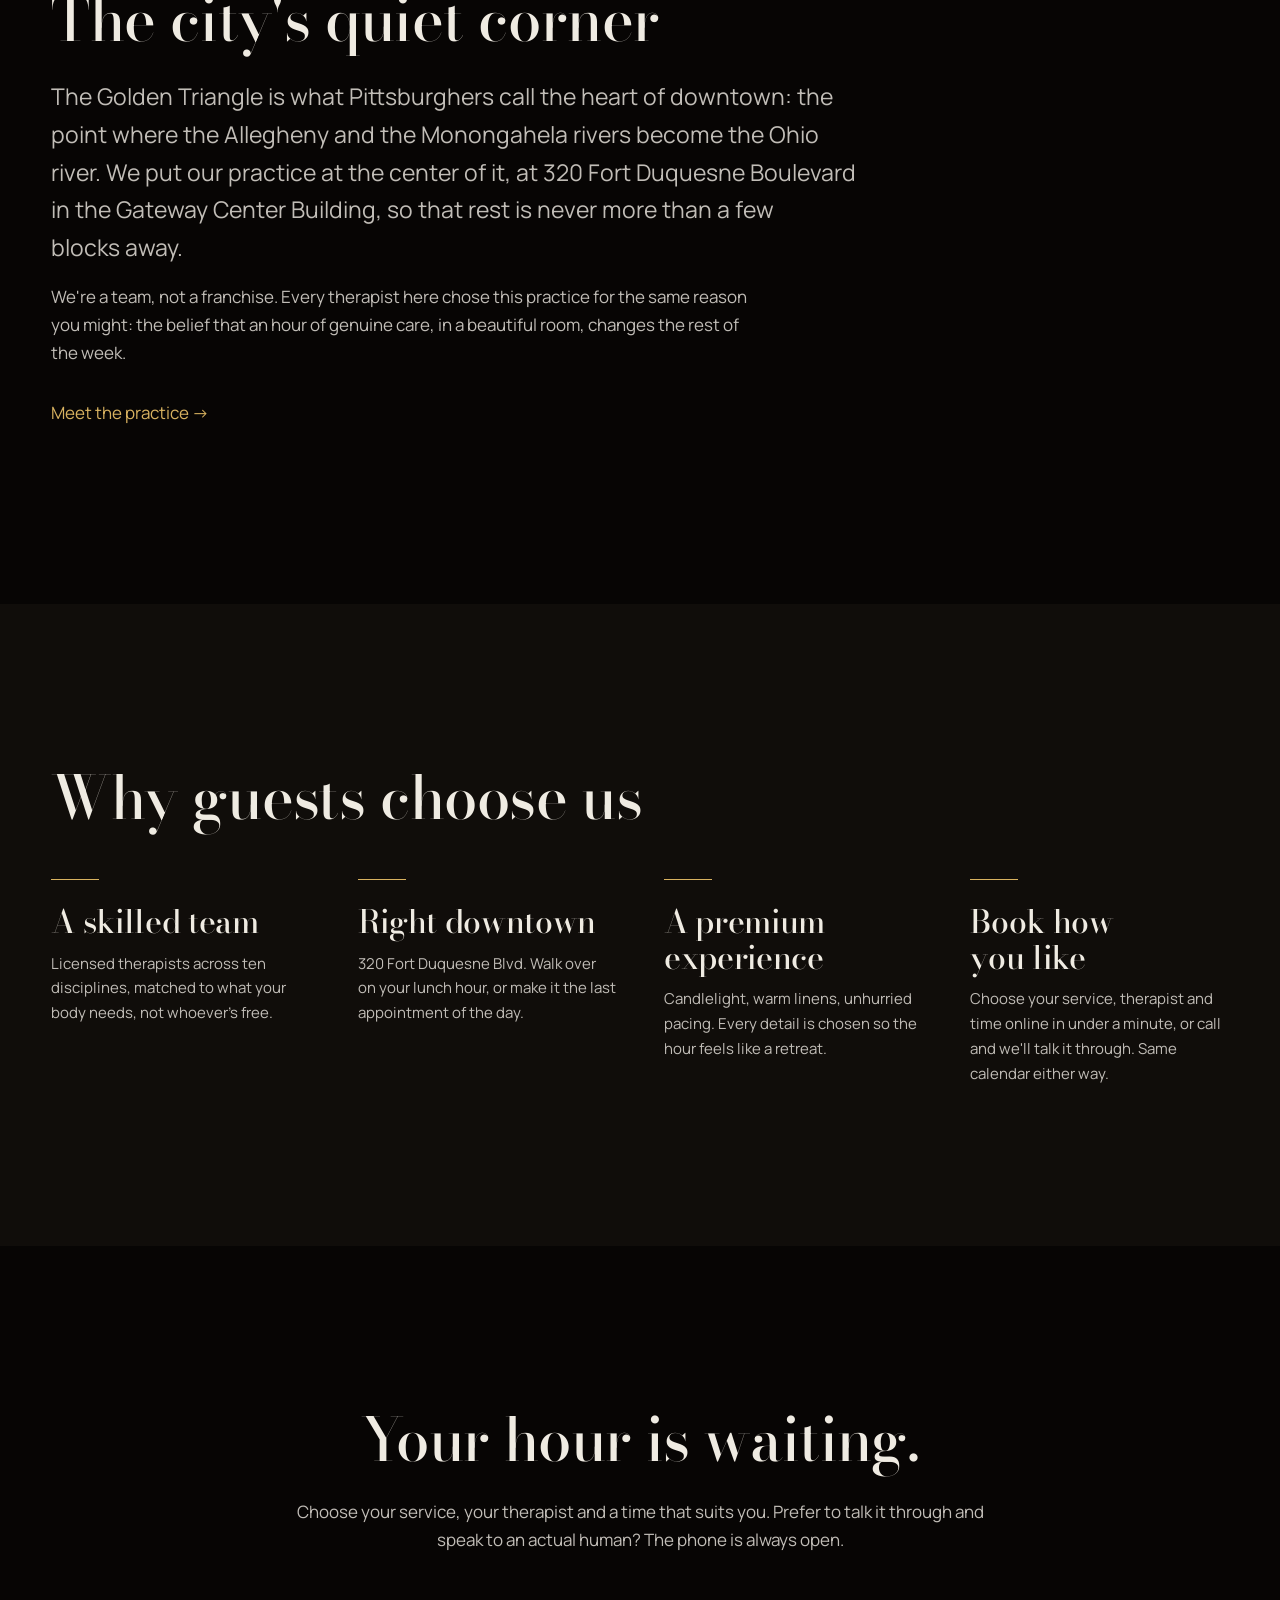
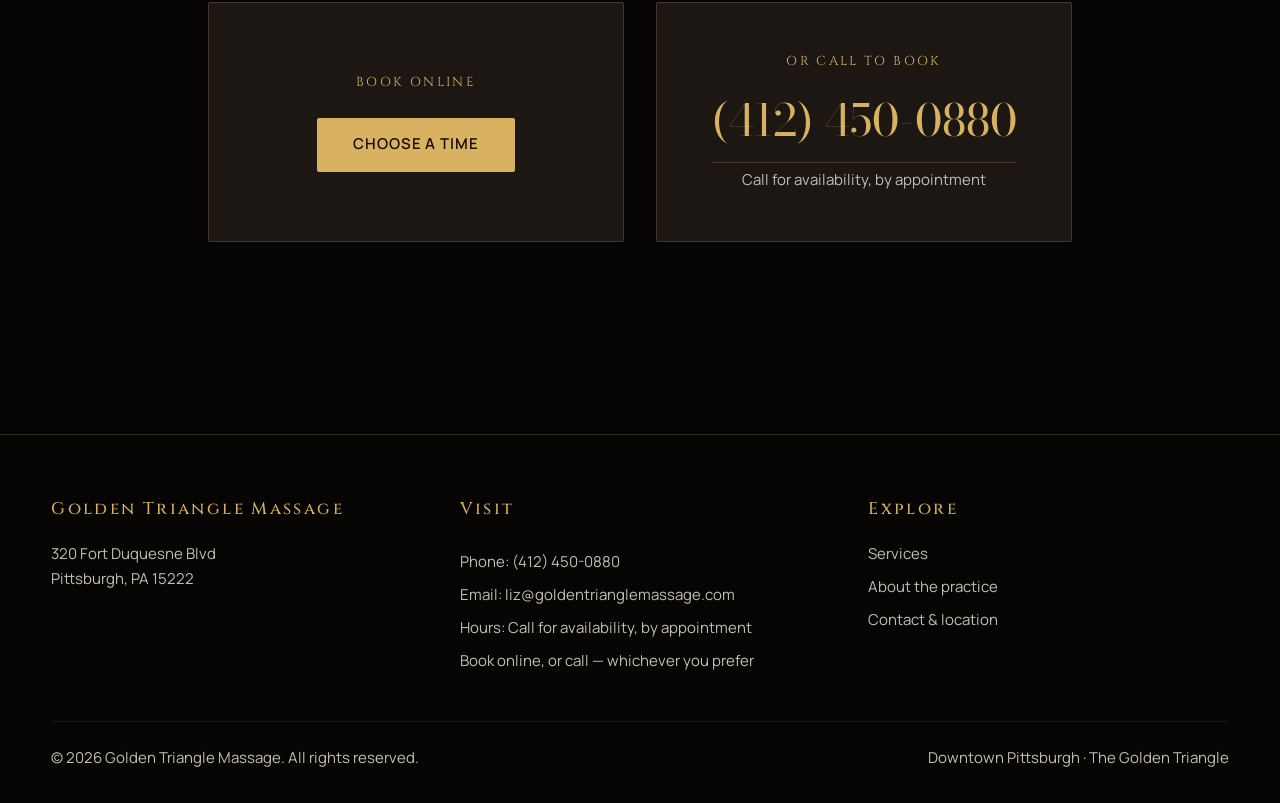
==== commit 68427fa7: "Update index.html" ====
--- a/index.html
+++ b/index.html
@@ -19,7 +19,7 @@
     <div class="nav__inner">
       <a class="nav__brand" href="index.html" aria-label="Golden Triangle Massage — home">
         <img src="assets/logo-mark-96.png" alt="" width="44" height="44">
-        <span>Golden Triangle</span>
+        <span>Golden Triangle Massage</span>
       </a>
       <button class="nav__toggle" aria-expanded="false" aria-controls="site-nav">
         <span class="nav__toggle-label">Menu</span>
@@ -46,13 +46,14 @@
       </div>
       <div class="hero__scrim" aria-hidden="true"></div>
       <div class="hero__content">
-        <p class="hero__kicker rise">Downtown Pittsburgh · The Golden Triangle</p>
-        <h1 class="rise" data-rise-delay="120" id="hero-title">Where the Three Rivers meet, renewal begins.</h1>
+        <!--<p class="hero__kicker rise">Downtown Pittsburgh · The Golden Triangle</p>-->
+        <h1 class="rise" data-rise-delay="120" id="hero-title">Renew. Relax. Reset.</h1>
         <p class="hero__sub rise" data-rise-delay="240">A team of skilled therapists delivering a luxurious, restorative experience in the heart of the city. Minutes from your office, a world away from your day.</p>
         <div class="hero__ctas rise" data-rise-delay="360">
           <a class="btn btn--gold" href="#book">Book Your Session</a>
+          <a class="btn btn--gold" href="https://app.squareup.com/gift/40SXENWCADF0Q/order">eGift Cards</a>
           <a class="btn btn--ghost" href="services.html">Explore Services</a>
-          <a class="btn btn--gold" href="https://app.squareup.com/gift/40SXENWCADF0Q/order">eGift Cards</a>
+          
         </div>
       </div>
     </section>
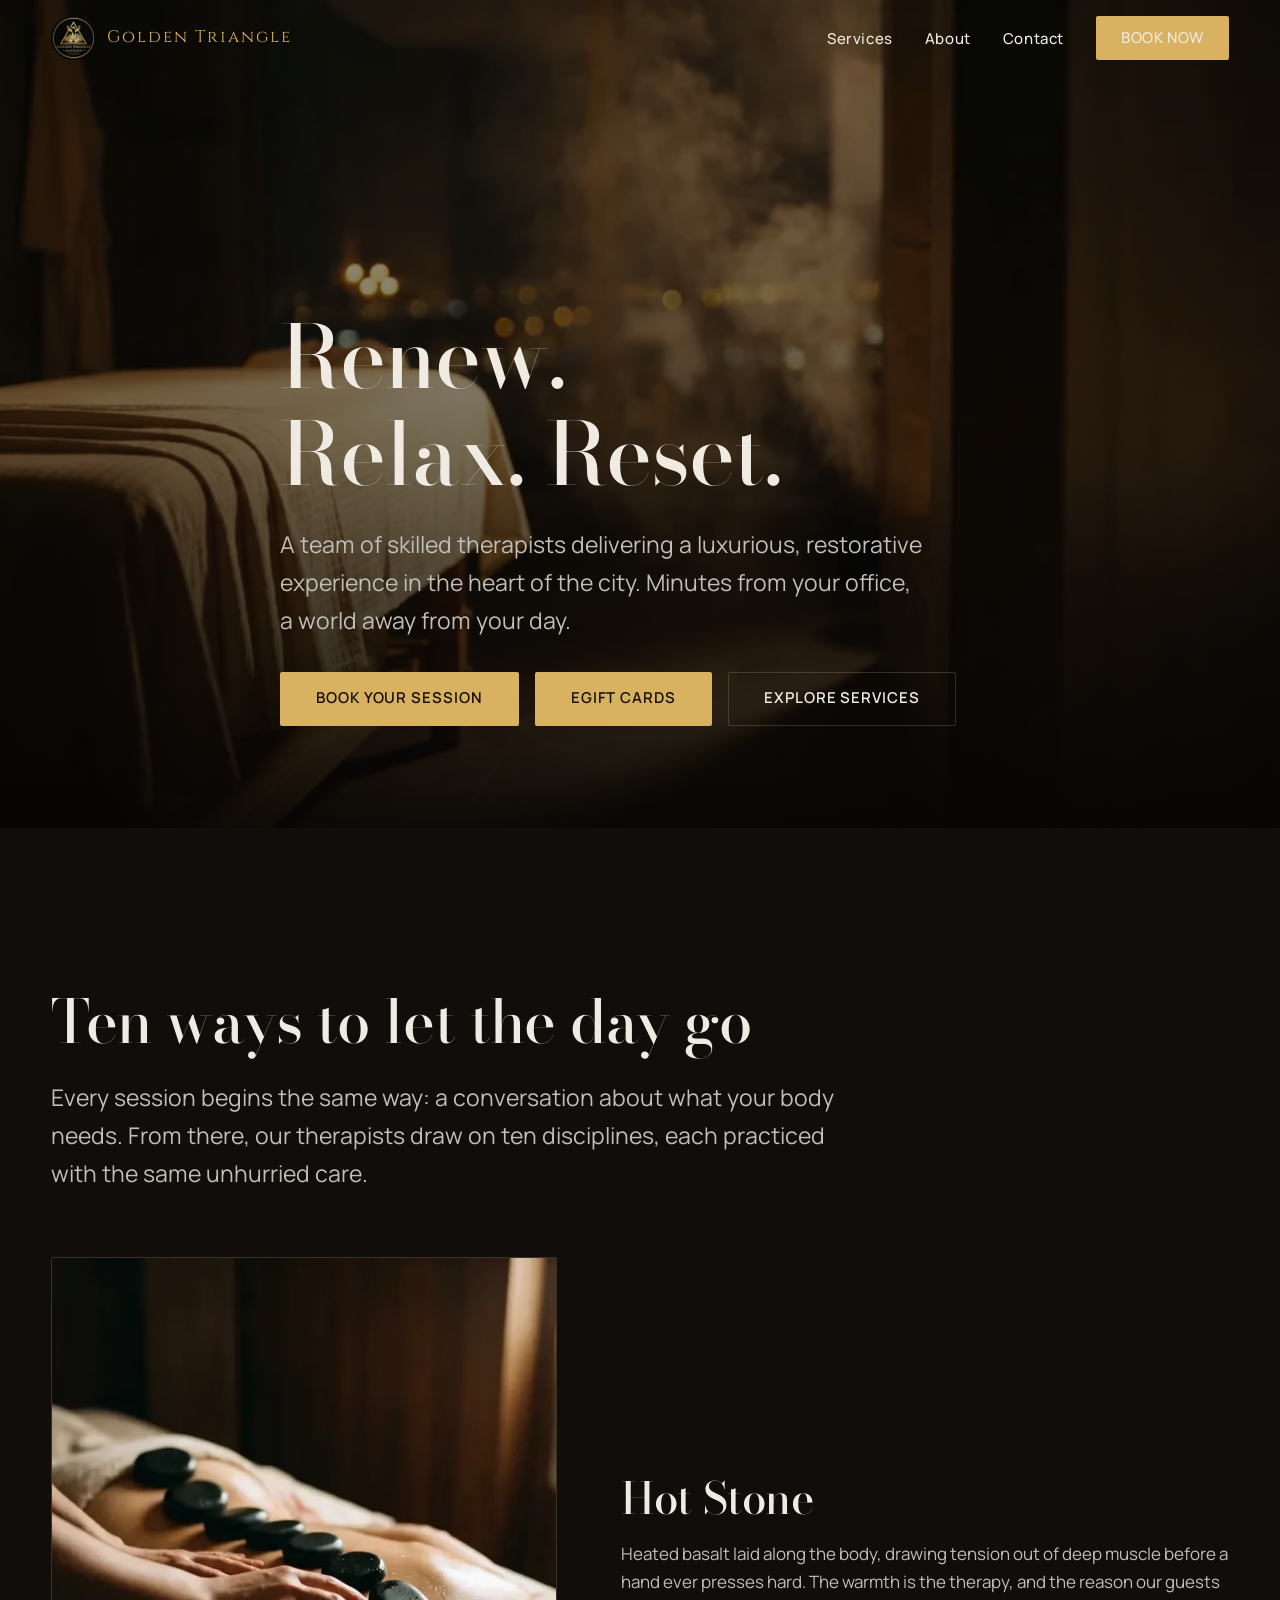
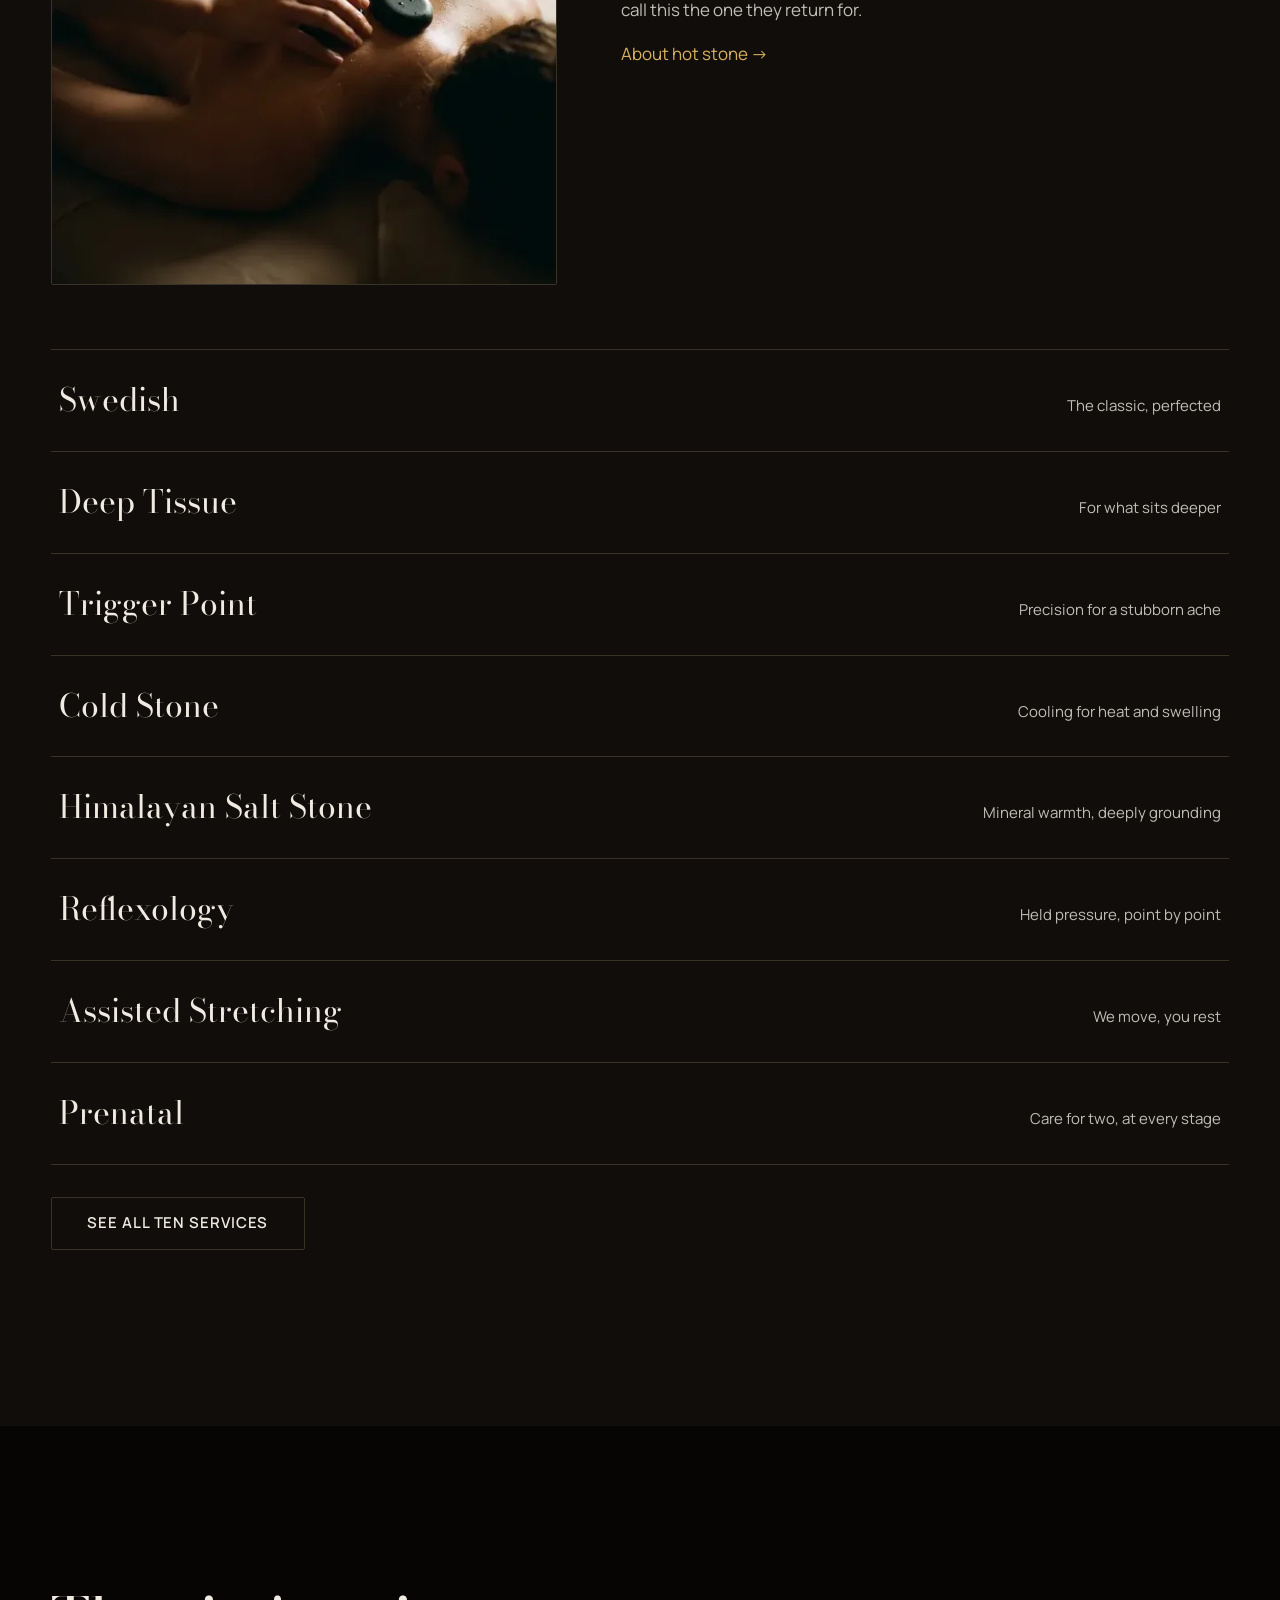
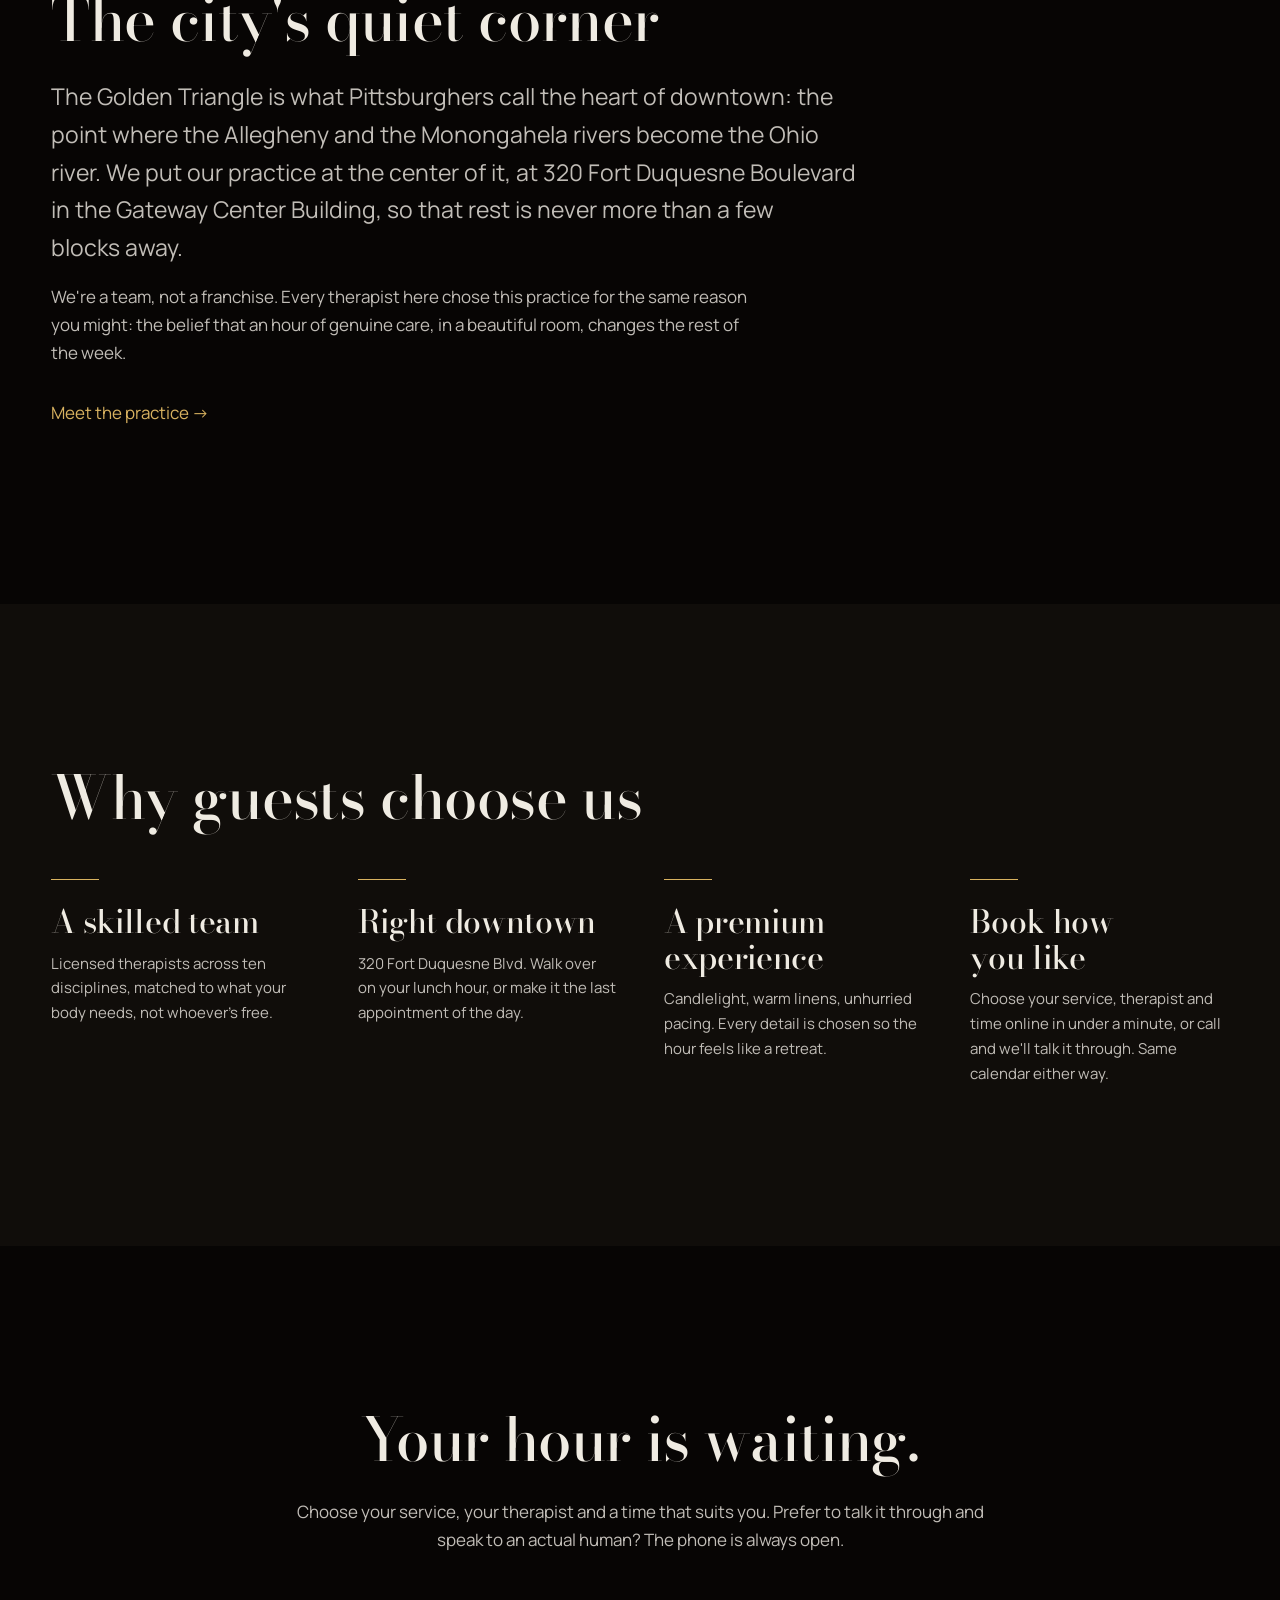
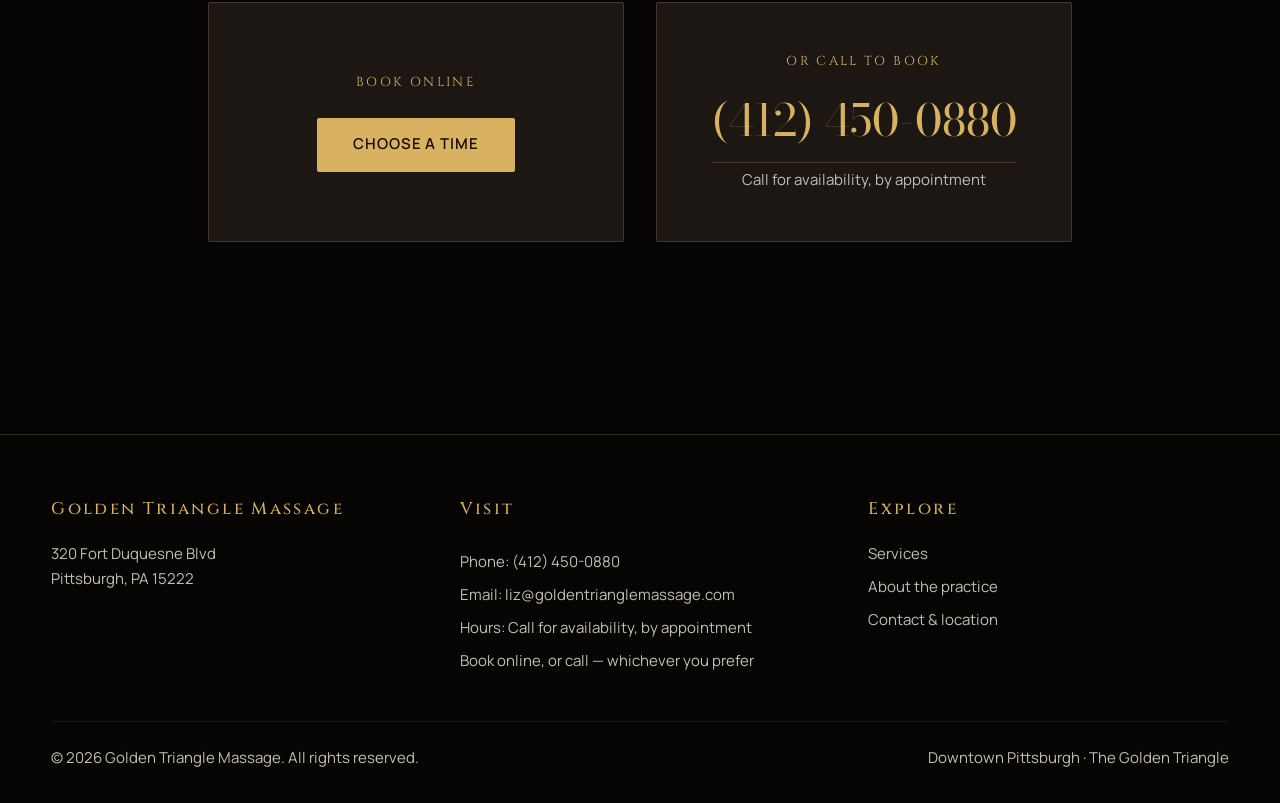
==== commit 2cc91133: "Update index.html" ====
--- a/index.html
+++ b/index.html
@@ -19,7 +19,7 @@
     <div class="nav__inner">
       <a class="nav__brand" href="index.html" aria-label="Golden Triangle Massage — home">
         <img src="assets/logo-mark-96.png" alt="" width="44" height="44">
-        <span>Golden Triangle Massage</span>
+        <span>Golden Triangle</span>
       </a>
       <button class="nav__toggle" aria-expanded="false" aria-controls="site-nav">
         <span class="nav__toggle-label">Menu</span>
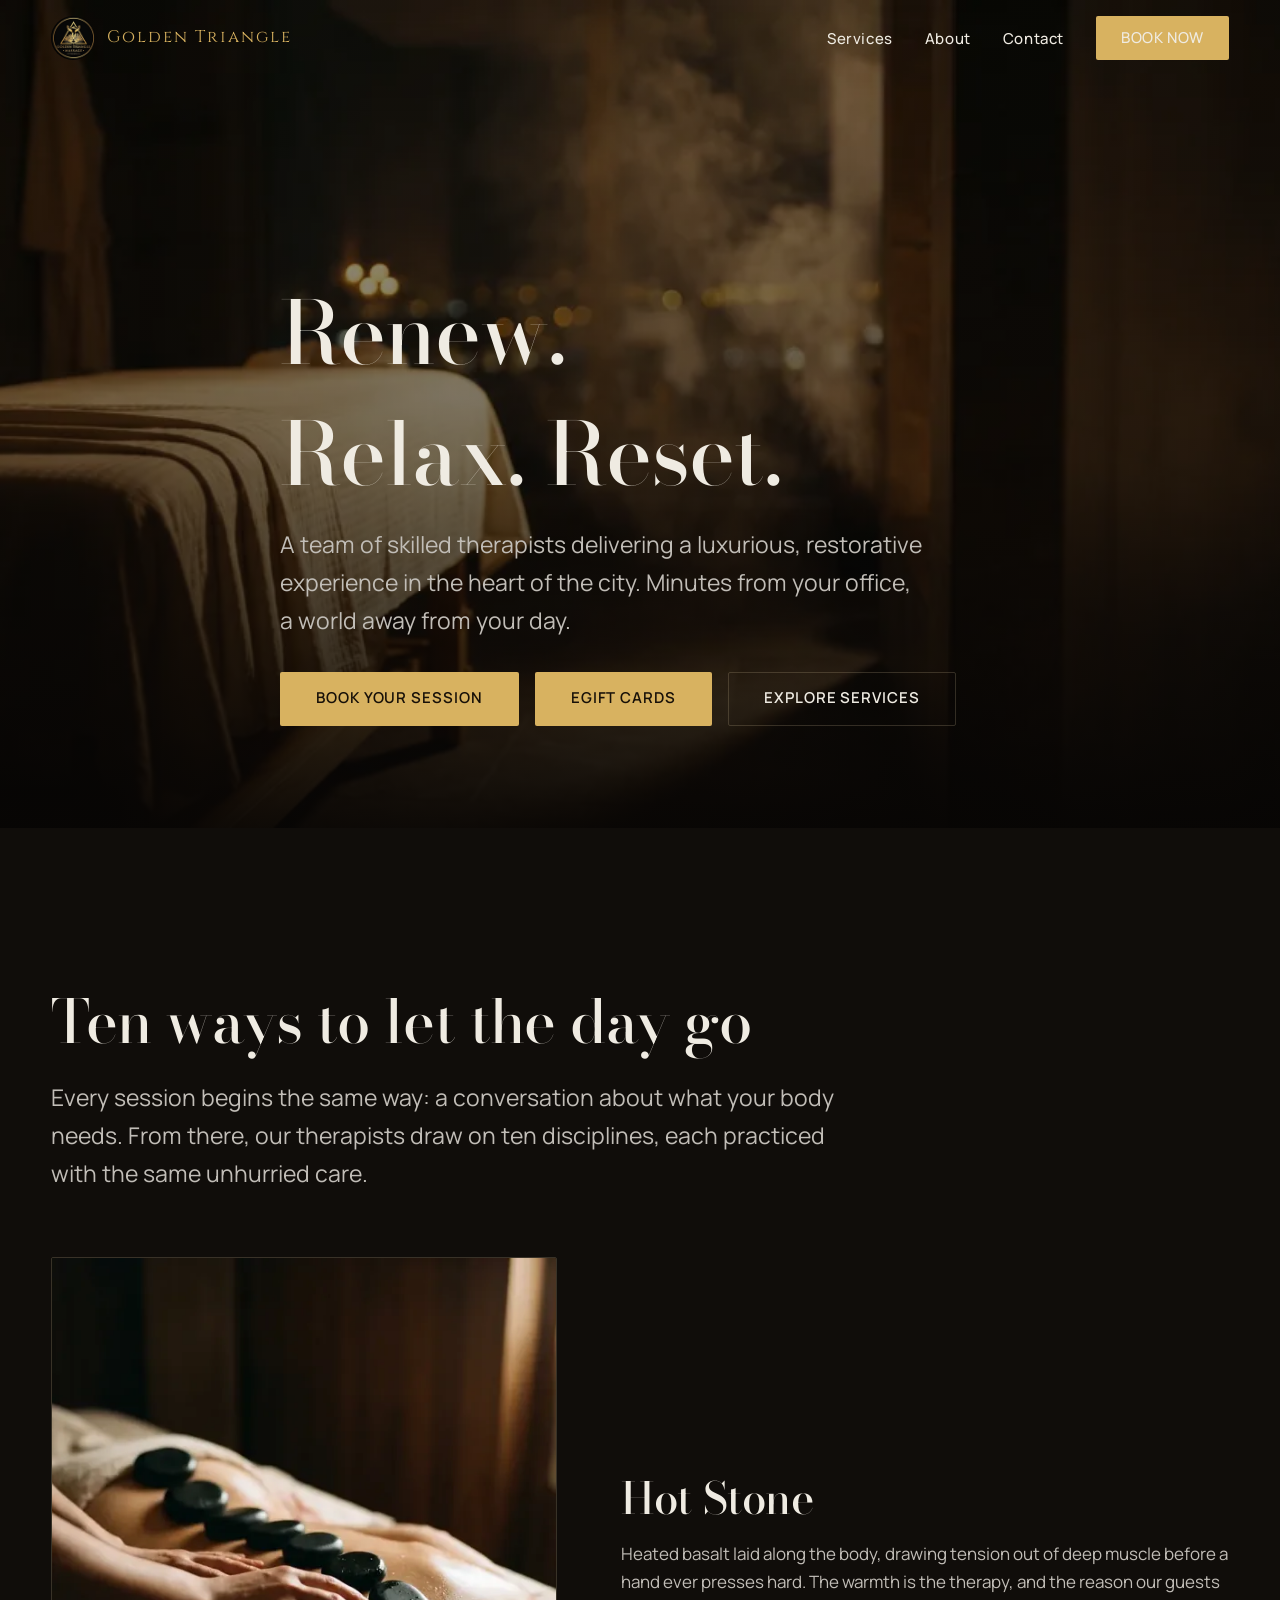
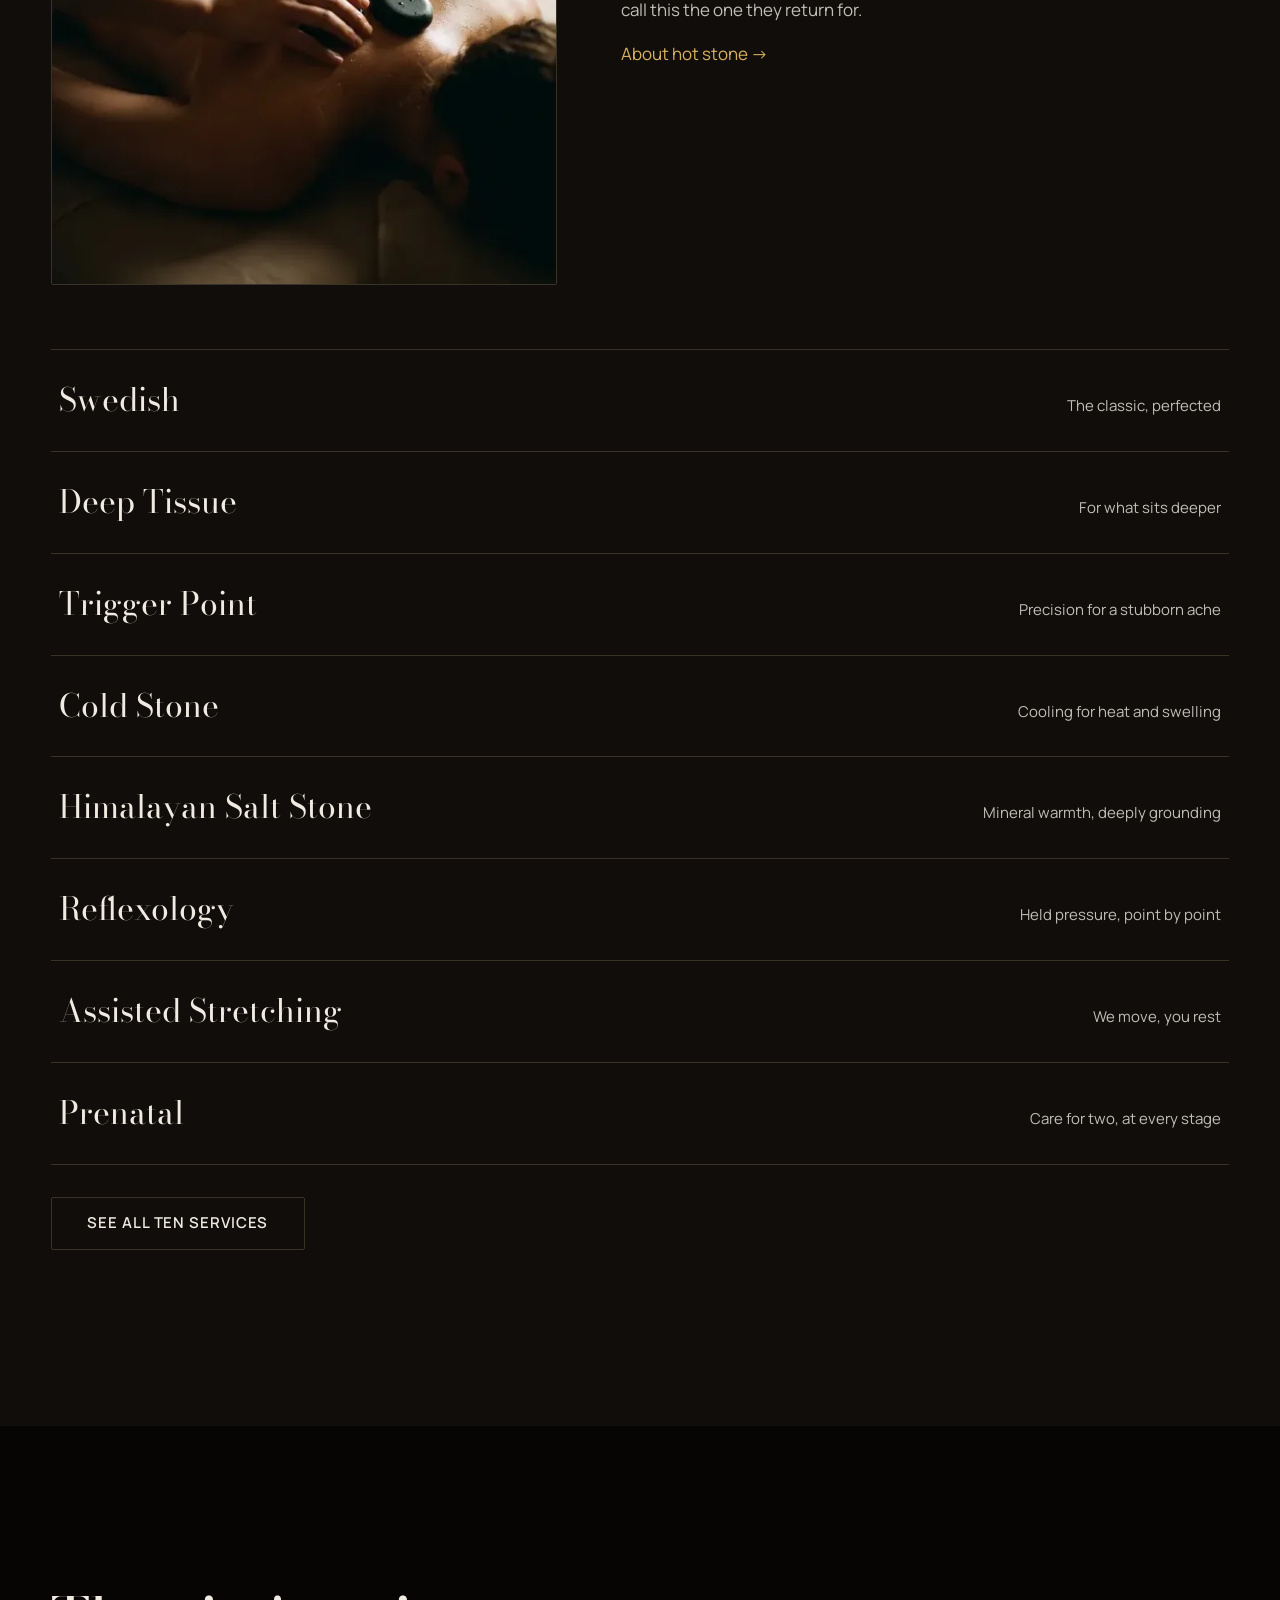
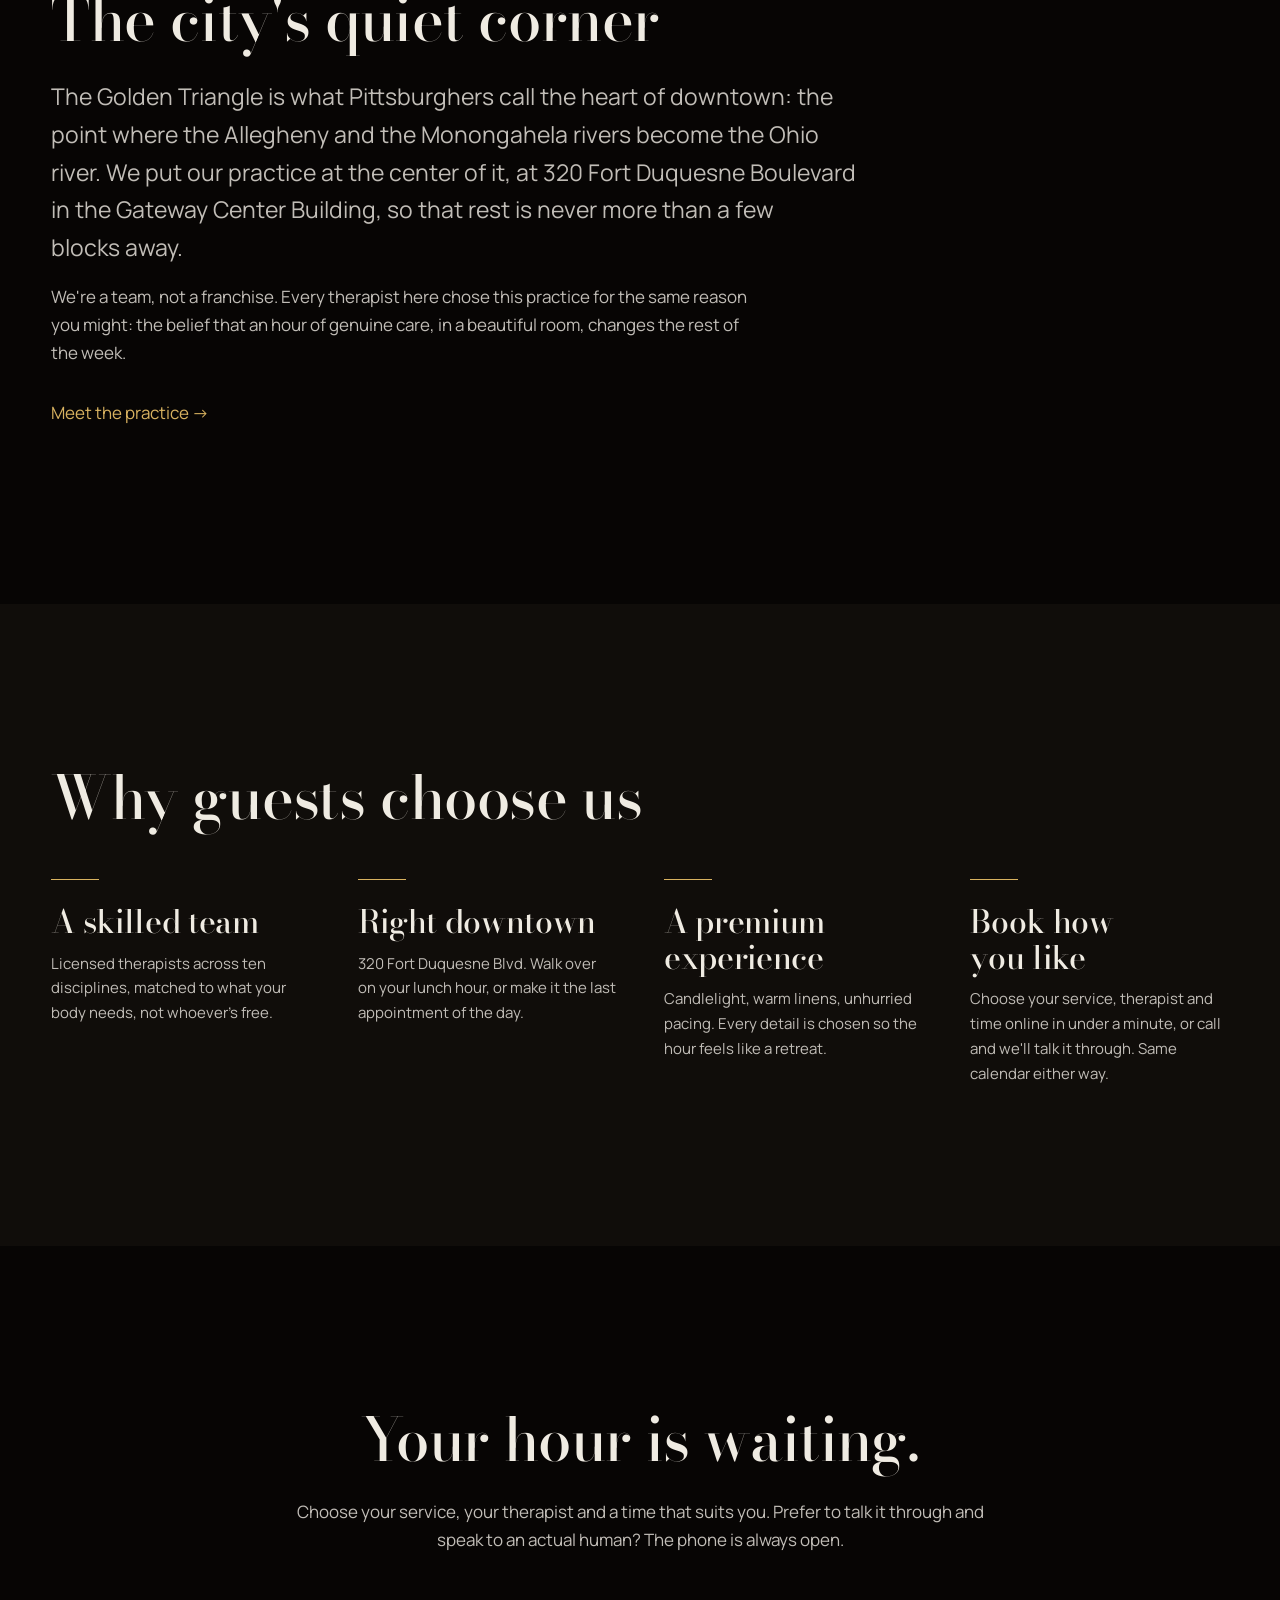
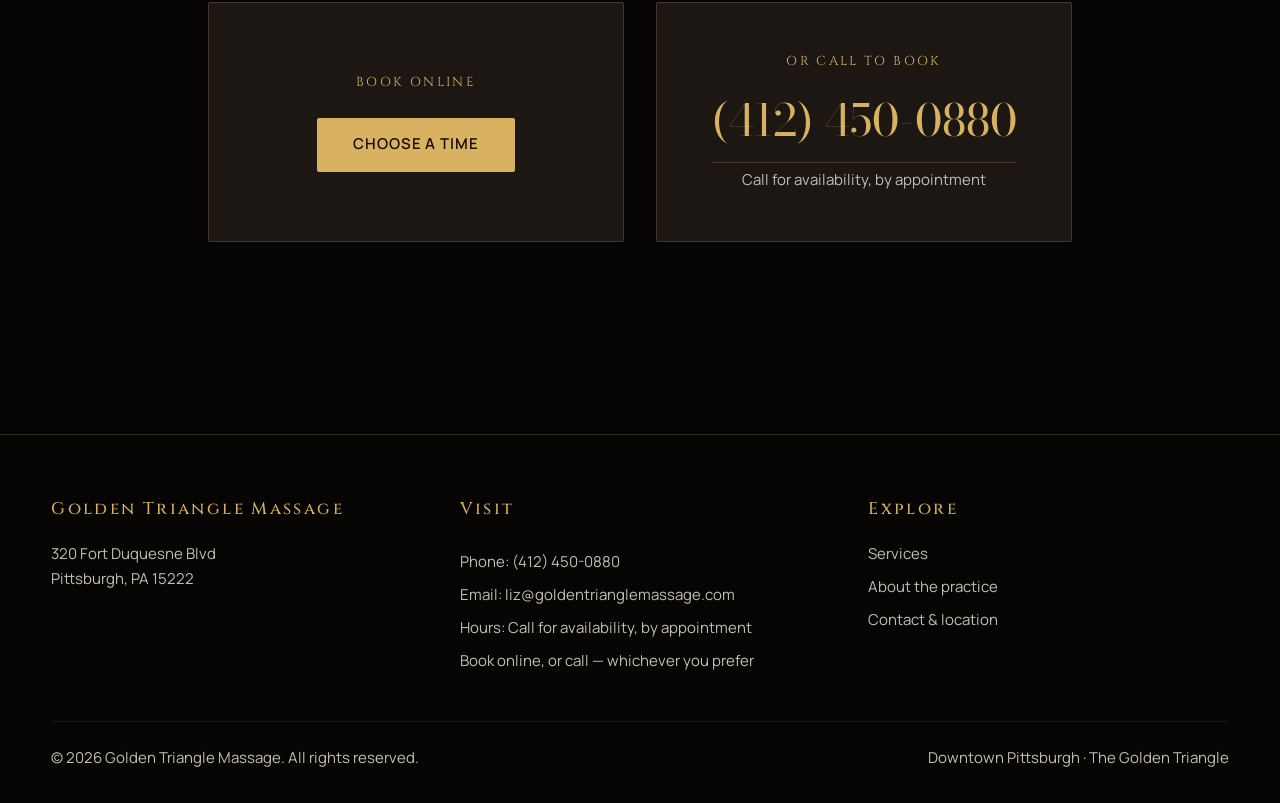
==== commit fa55677b: "Update index.html" ====
--- a/index.html
+++ b/index.html
@@ -47,7 +47,8 @@
       <div class="hero__scrim" aria-hidden="true"></div>
       <div class="hero__content">
         <!--<p class="hero__kicker rise">Downtown Pittsburgh · The Golden Triangle</p>-->
-        <h1 class="rise" data-rise-delay="120" id="hero-title">Renew. Relax. Reset.</h1>
+        <h1 class="rise" data-rise-delay="120" id="hero-title">   Renew.</h1>
+        <h1 class="rise" data-rise-delay="120" id="hero-title">Relax. Reset.</h1>
         <p class="hero__sub rise" data-rise-delay="240">A team of skilled therapists delivering a luxurious, restorative experience in the heart of the city. Minutes from your office, a world away from your day.</p>
         <div class="hero__ctas rise" data-rise-delay="360">
           <a class="btn btn--gold" href="#book">Book Your Session</a>
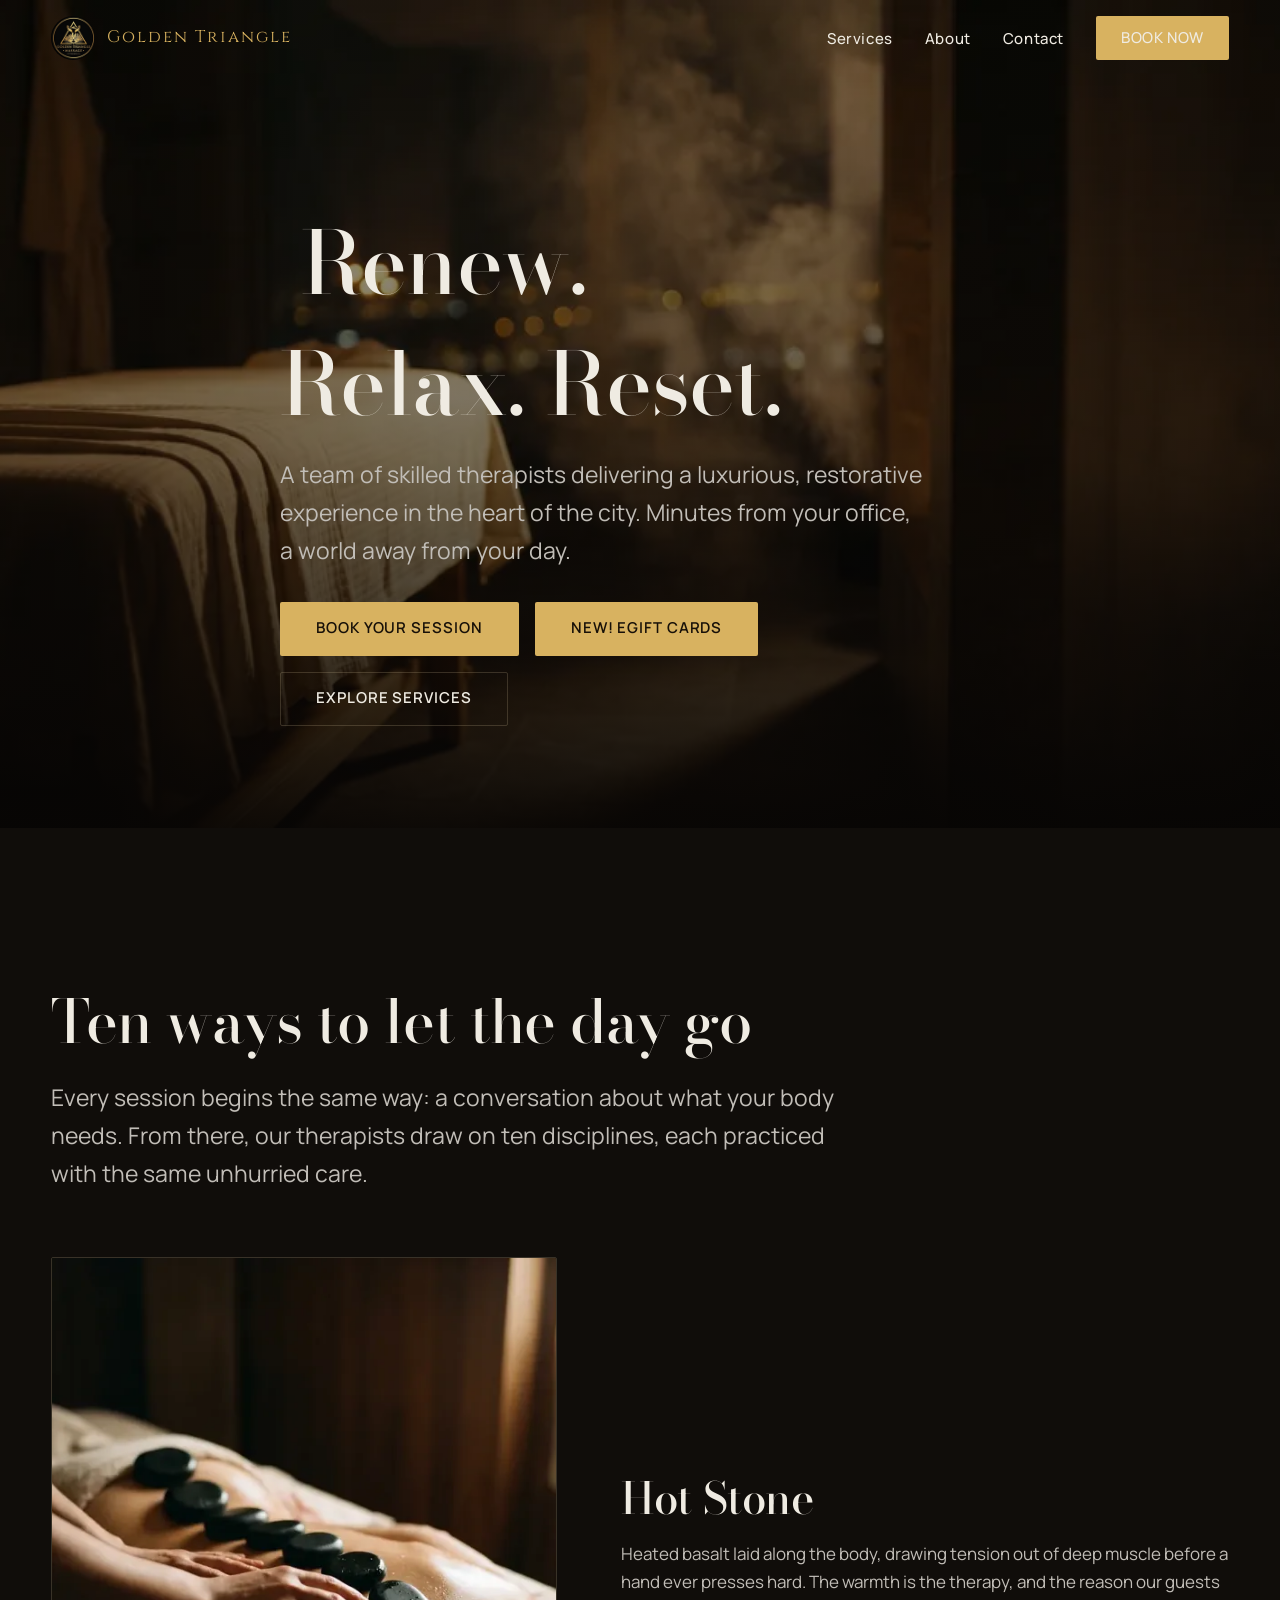
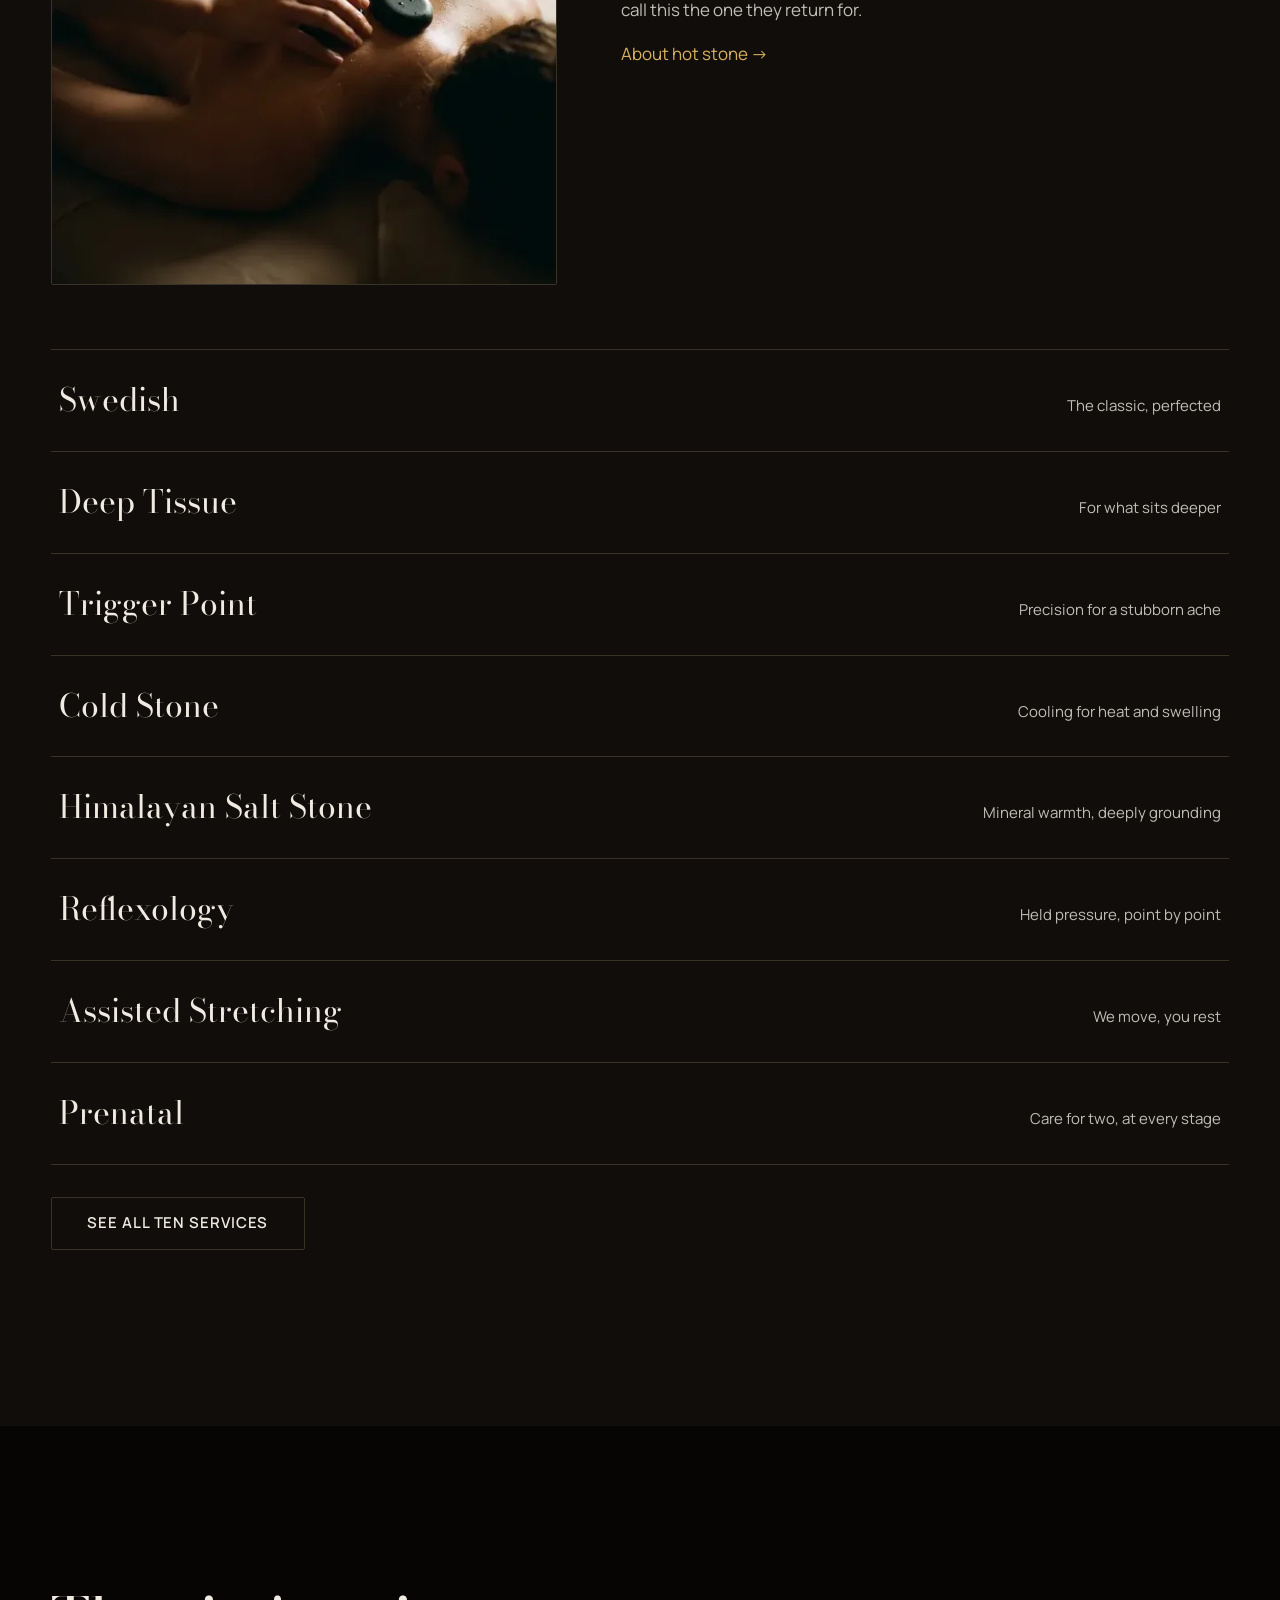
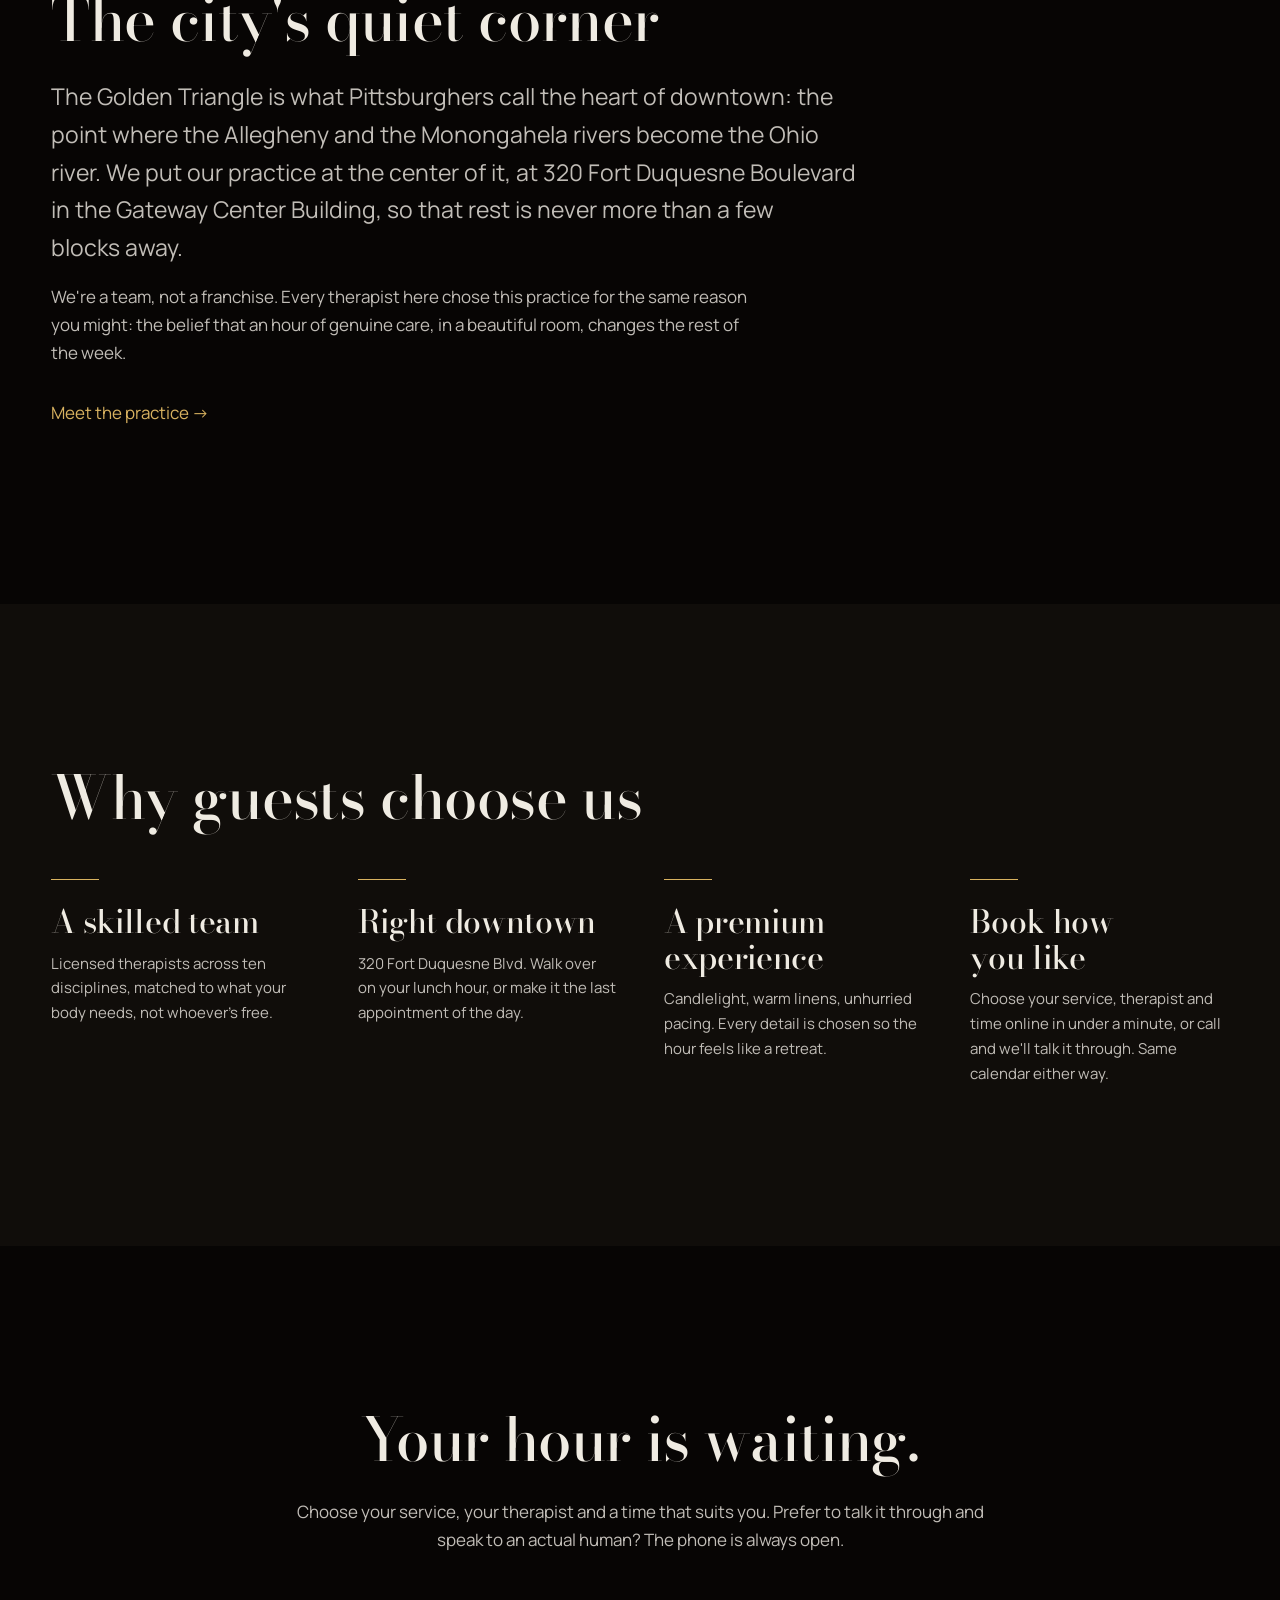
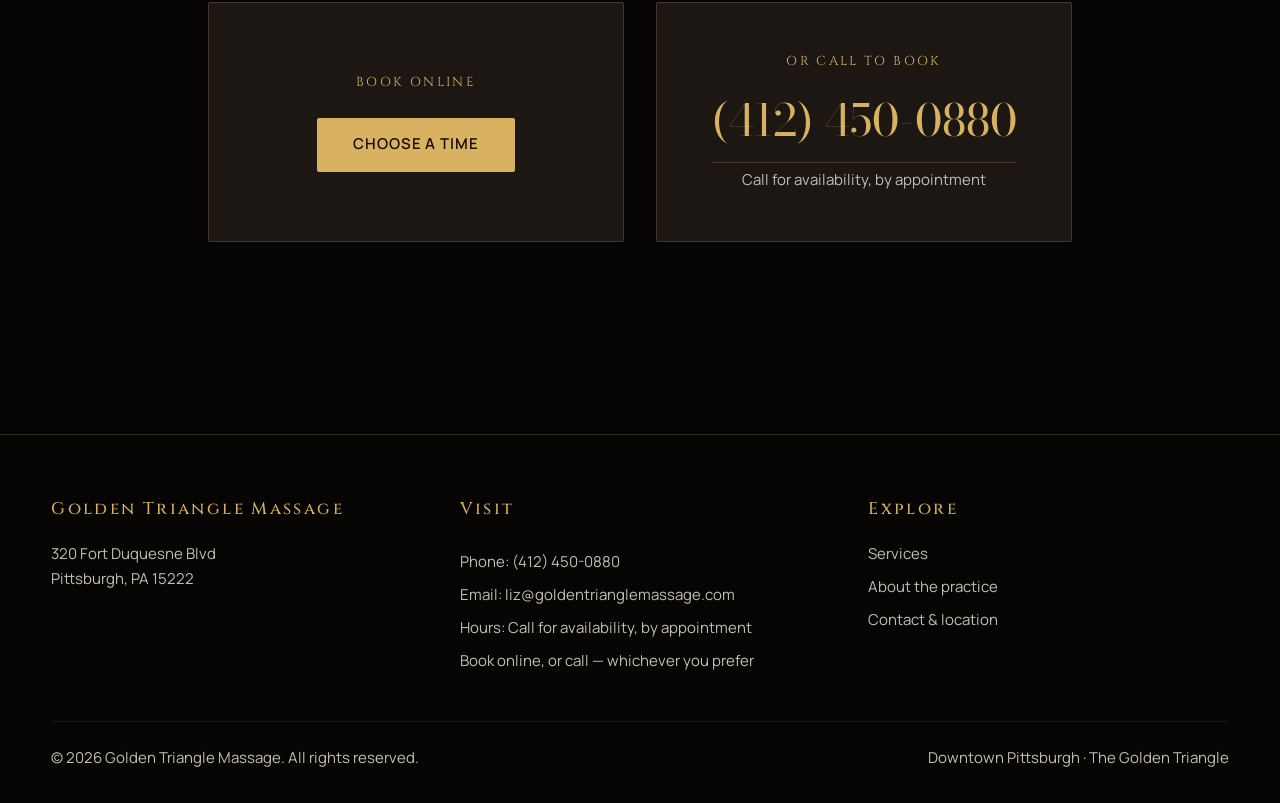
==== commit ea726977: "Update index.html" ====
--- a/index.html
+++ b/index.html
@@ -47,12 +47,14 @@
       <div class="hero__scrim" aria-hidden="true"></div>
       <div class="hero__content">
         <!--<p class="hero__kicker rise">Downtown Pittsburgh · The Golden Triangle</p>-->
-        <h1 class="rise" data-rise-delay="120" id="hero-title">   Renew.</h1>
+        
+        <!--<h1 class="rise" data-rise-delay="120" id="hero-title">   Renew.</h1>-->
+        <h1 class="rise" data-rise-delay="120" id="hero-title">&nbsp;Renew.</h1>
         <h1 class="rise" data-rise-delay="120" id="hero-title">Relax. Reset.</h1>
         <p class="hero__sub rise" data-rise-delay="240">A team of skilled therapists delivering a luxurious, restorative experience in the heart of the city. Minutes from your office, a world away from your day.</p>
         <div class="hero__ctas rise" data-rise-delay="360">
           <a class="btn btn--gold" href="#book">Book Your Session</a>
-          <a class="btn btn--gold" href="https://app.squareup.com/gift/40SXENWCADF0Q/order">eGift Cards</a>
+          <a class="btn btn--gold" href="https://app.squareup.com/gift/40SXENWCADF0Q/order">NEW!  eGift Cards</a>
           <a class="btn btn--ghost" href="services.html">Explore Services</a>
           
         </div>
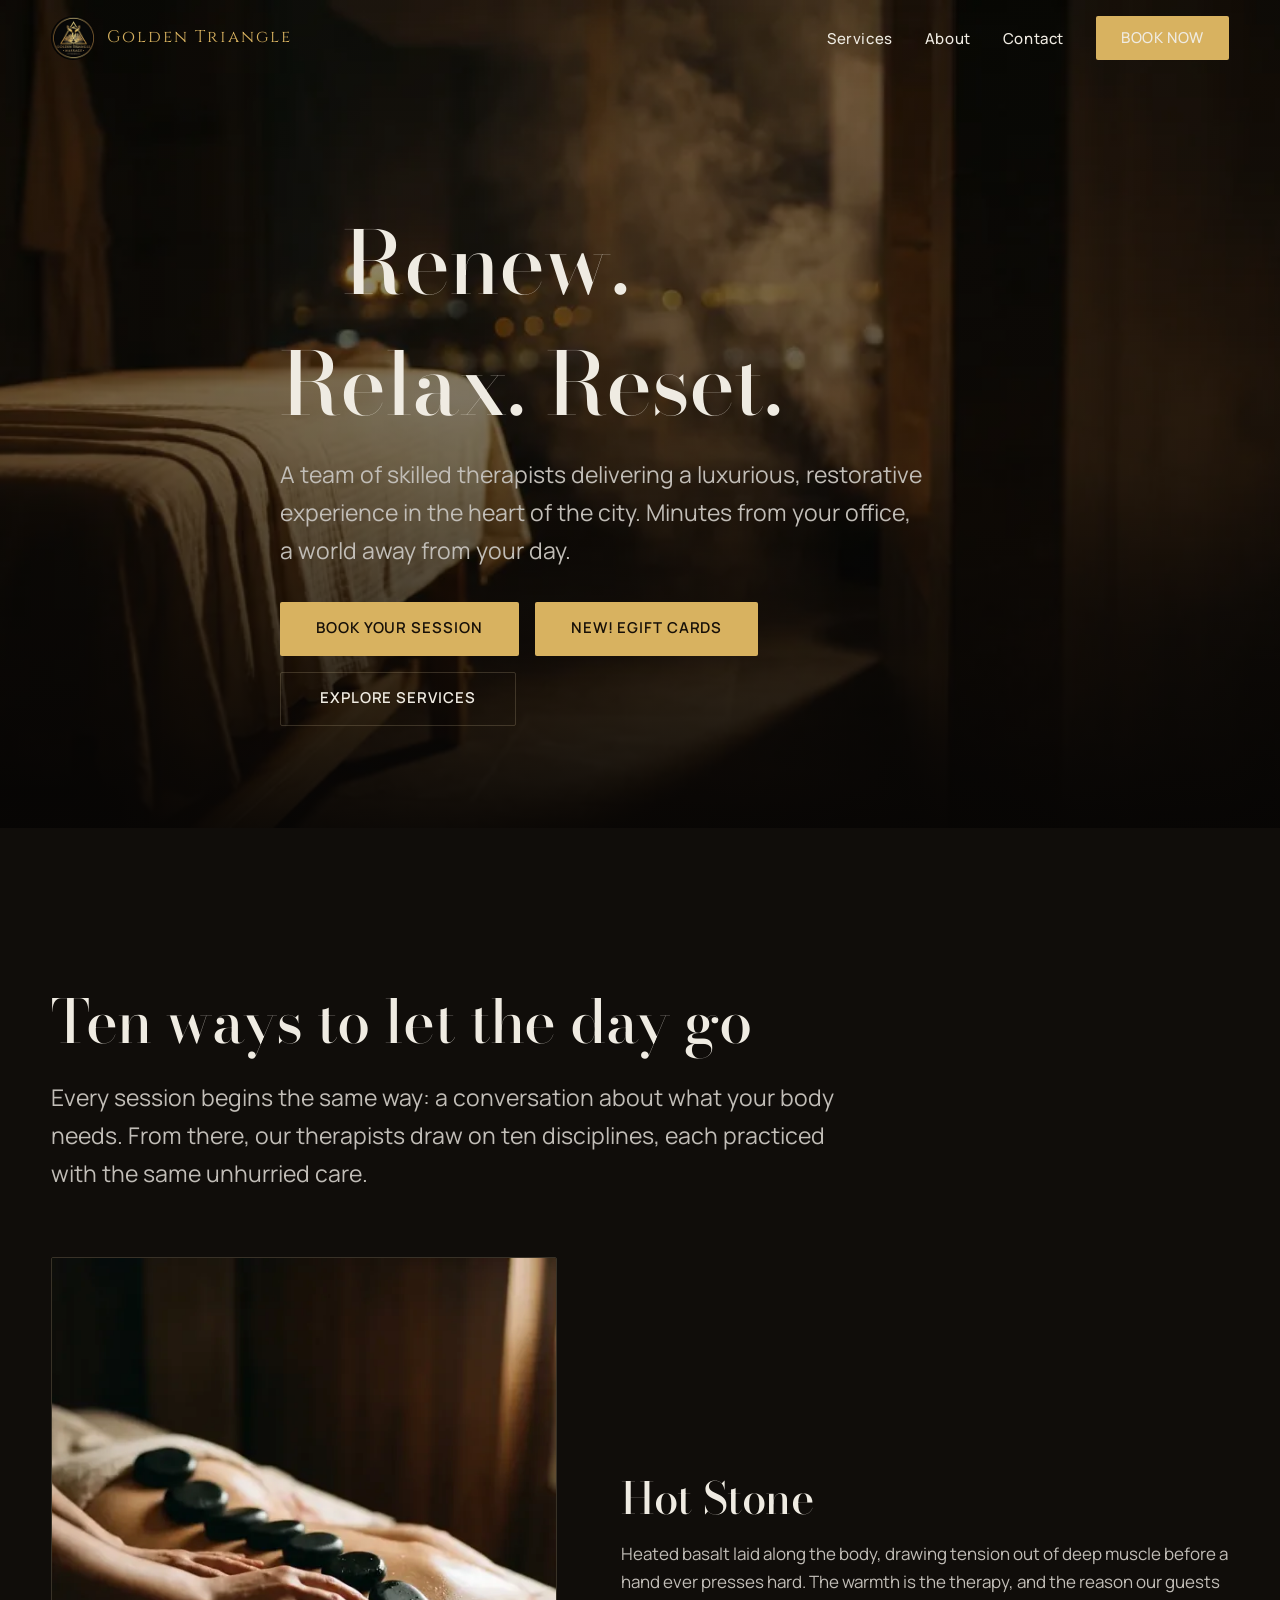
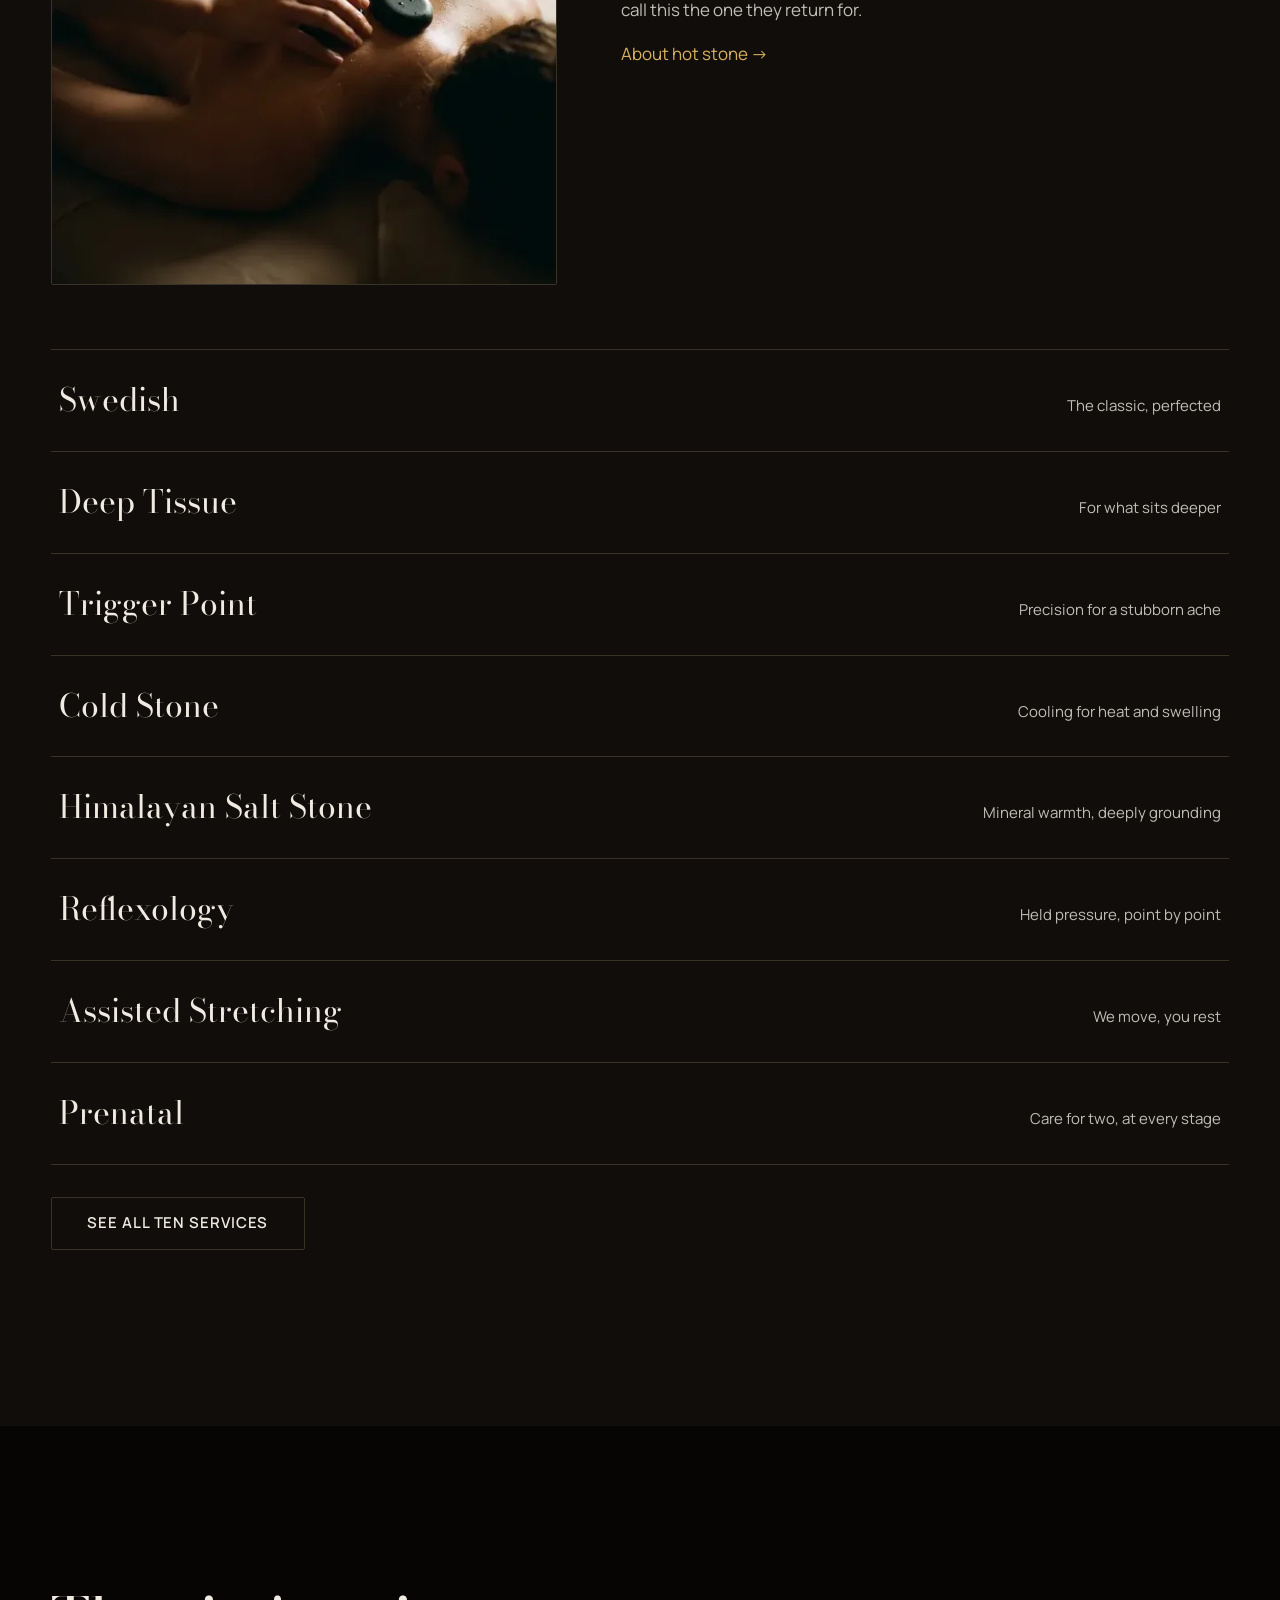
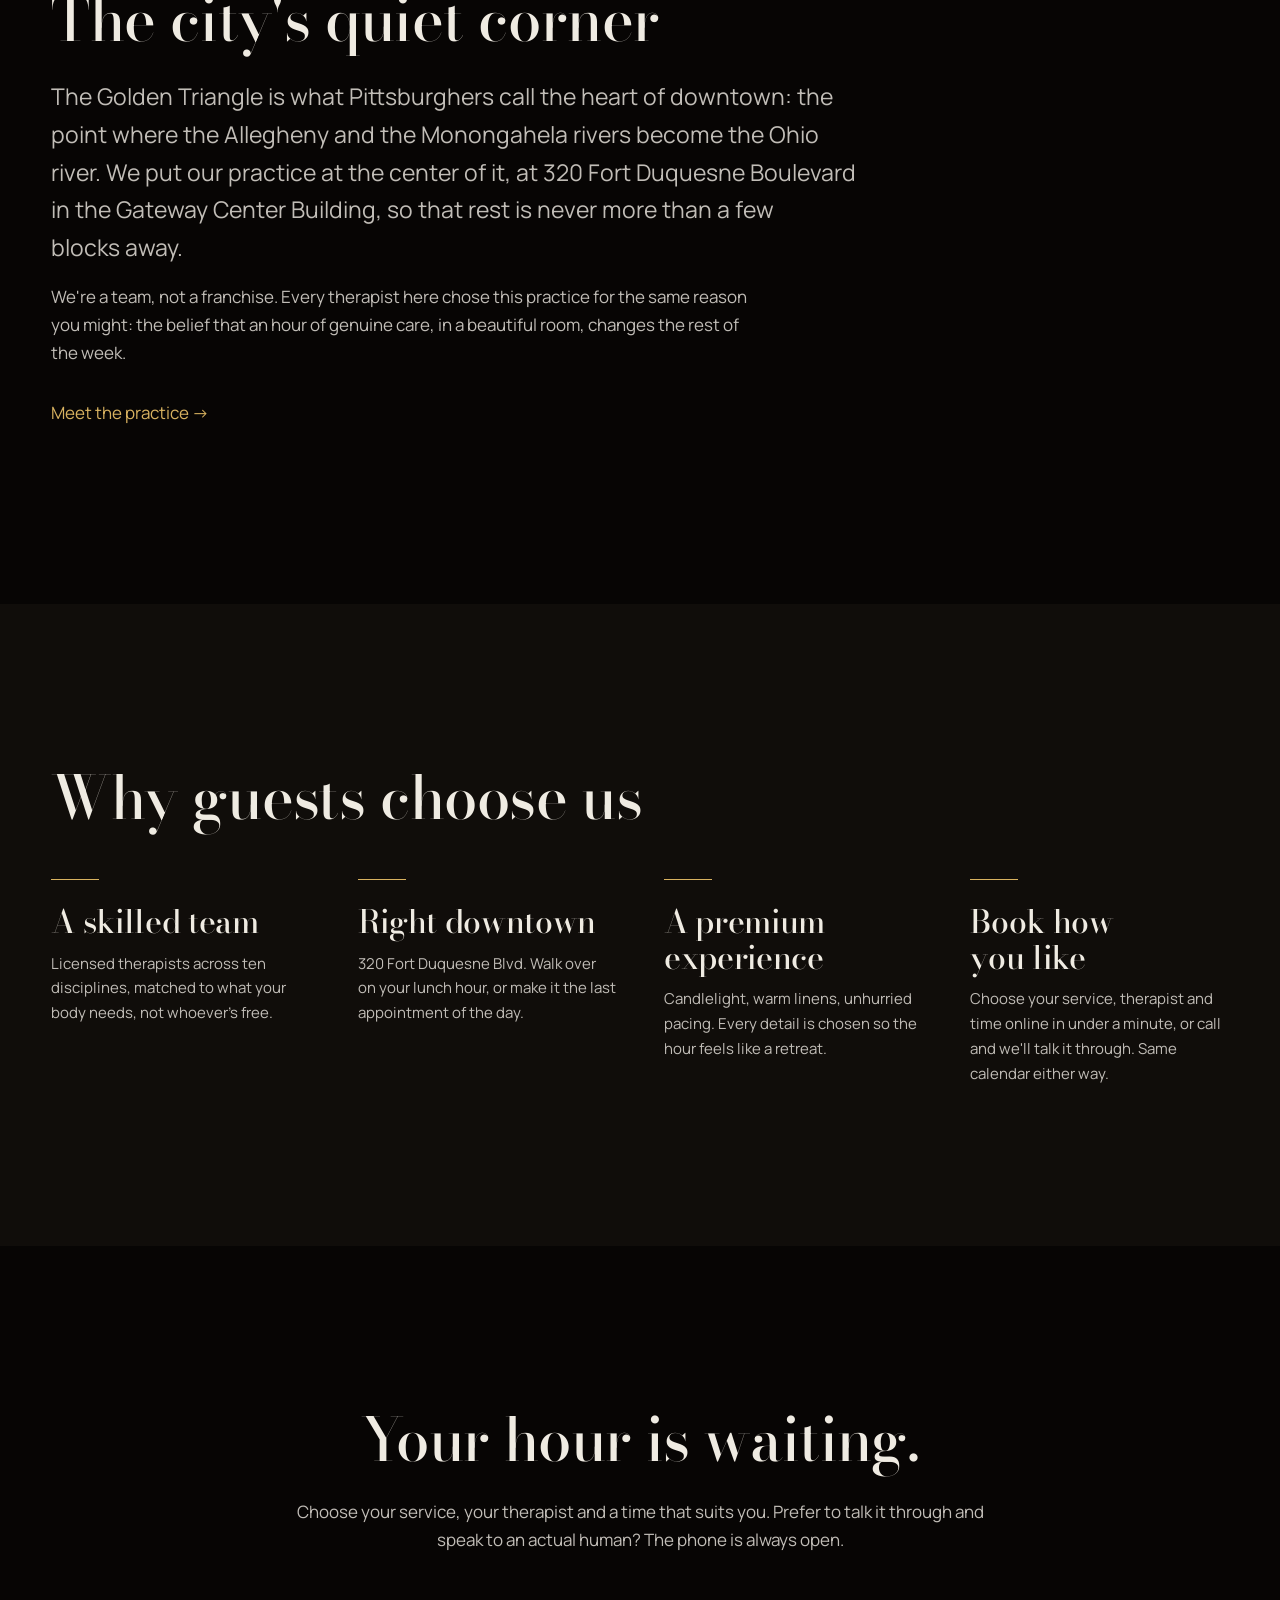
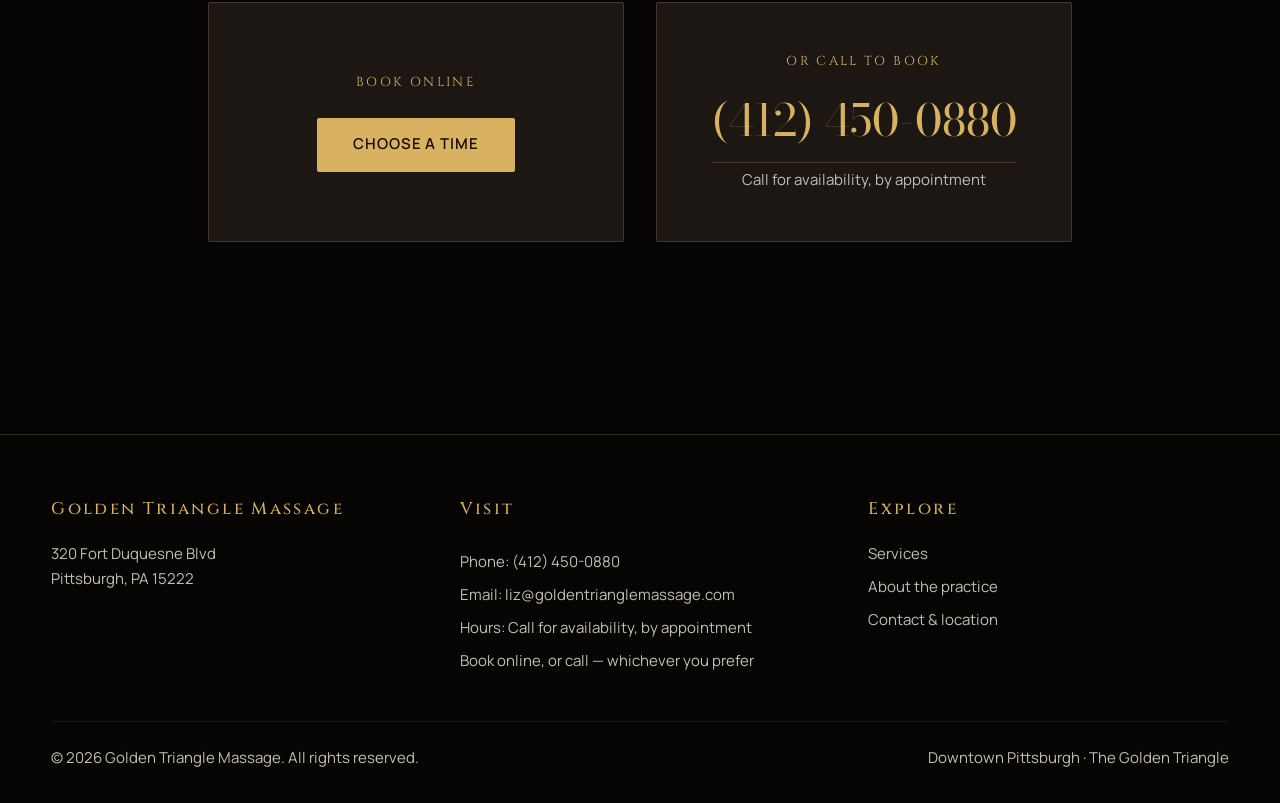
==== commit 95a1c3cc: "Update index.html" ====
--- a/index.html
+++ b/index.html
@@ -49,13 +49,13 @@
         <!--<p class="hero__kicker rise">Downtown Pittsburgh · The Golden Triangle</p>-->
         
         <!--<h1 class="rise" data-rise-delay="120" id="hero-title">   Renew.</h1>-->
-        <h1 class="rise" data-rise-delay="120" id="hero-title">&nbsp;Renew.</h1>
+        <h1 class="rise" data-rise-delay="120" id="hero-title">&nbsp;&nbsp;&nbsp;Renew.</h1>
         <h1 class="rise" data-rise-delay="120" id="hero-title">Relax. Reset.</h1>
         <p class="hero__sub rise" data-rise-delay="240">A team of skilled therapists delivering a luxurious, restorative experience in the heart of the city. Minutes from your office, a world away from your day.</p>
         <div class="hero__ctas rise" data-rise-delay="360">
           <a class="btn btn--gold" href="#book">Book Your Session</a>
-          <a class="btn btn--gold" href="https://app.squareup.com/gift/40SXENWCADF0Q/order">NEW!  eGift Cards</a>
-          <a class="btn btn--ghost" href="services.html">Explore Services</a>
+          <a class="btn btn--gold" href="https://app.squareup.com/gift/40SXENWCADF0Q/order">NEW!    eGift Cards</a>
+          <a class="btn btn--ghost" href="services.html">&nbsp;Explore Services&nbsp;</a>
           
         </div>
       </div>
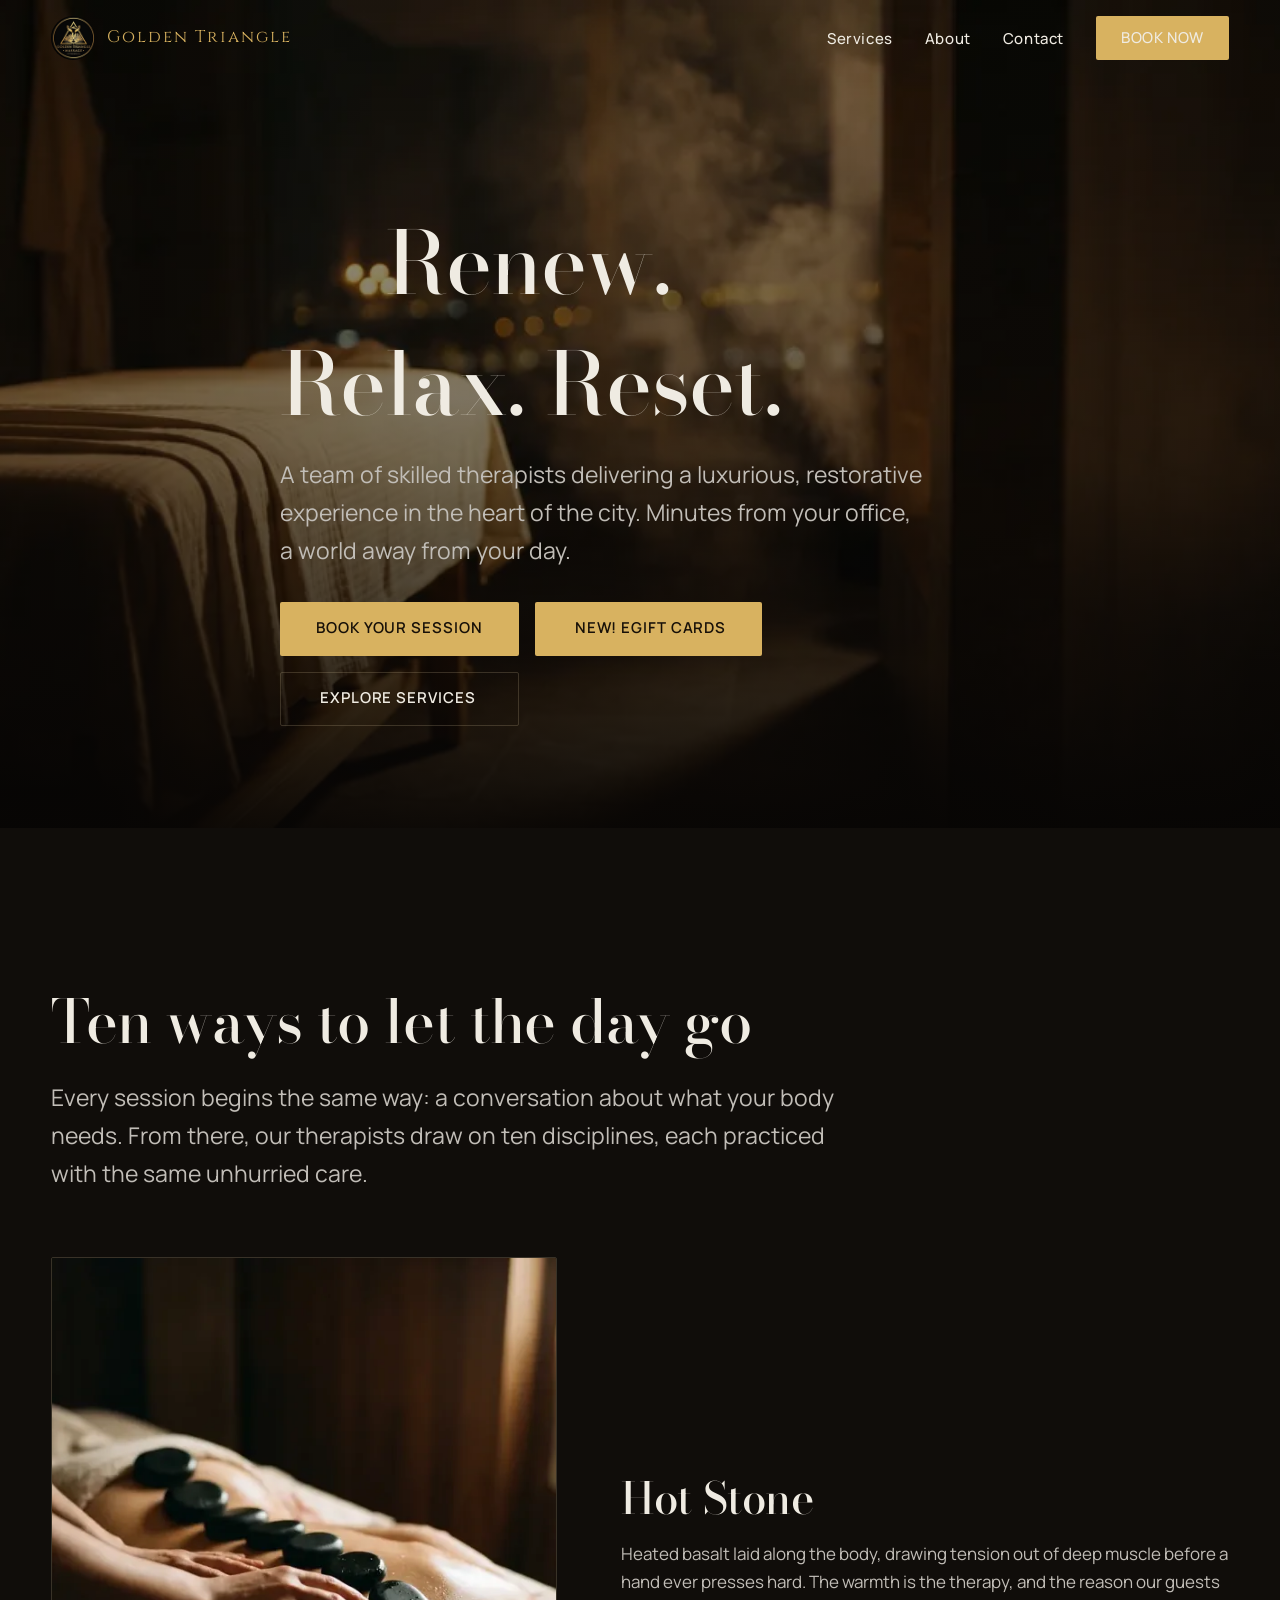
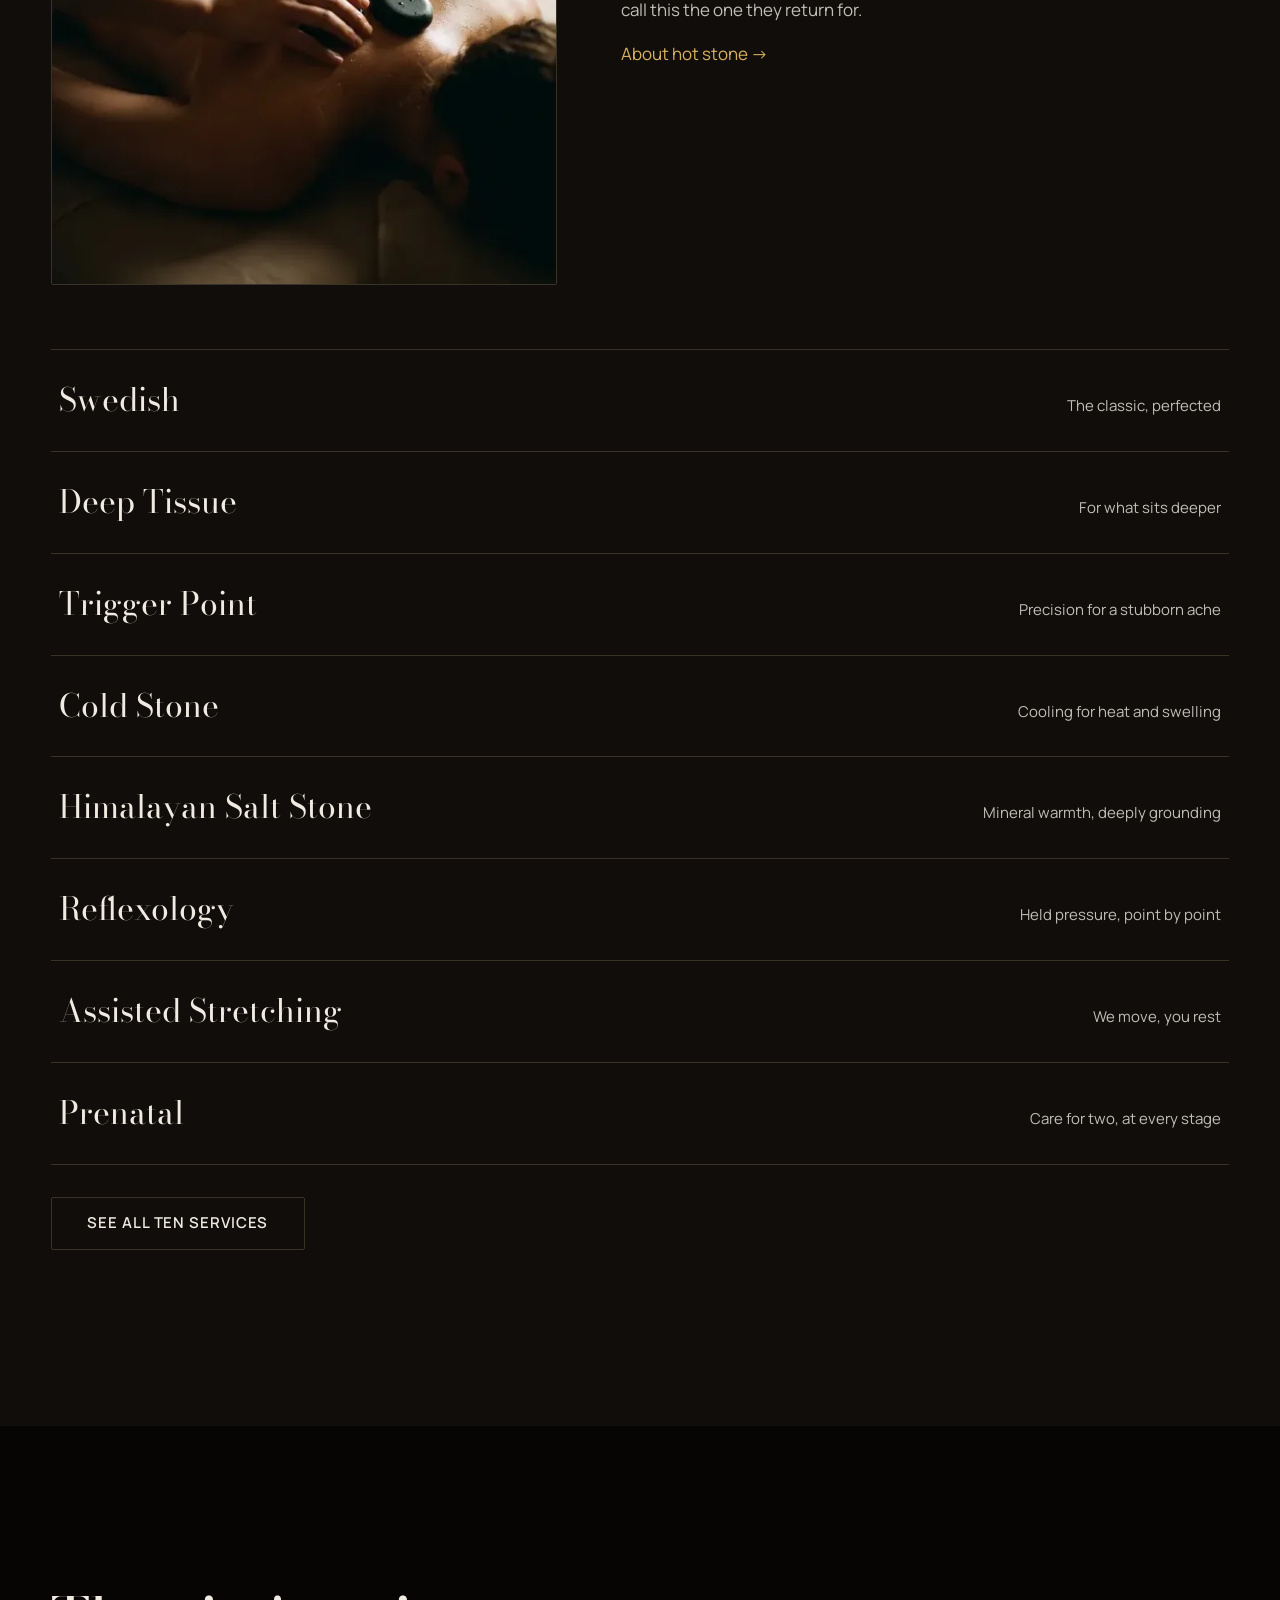
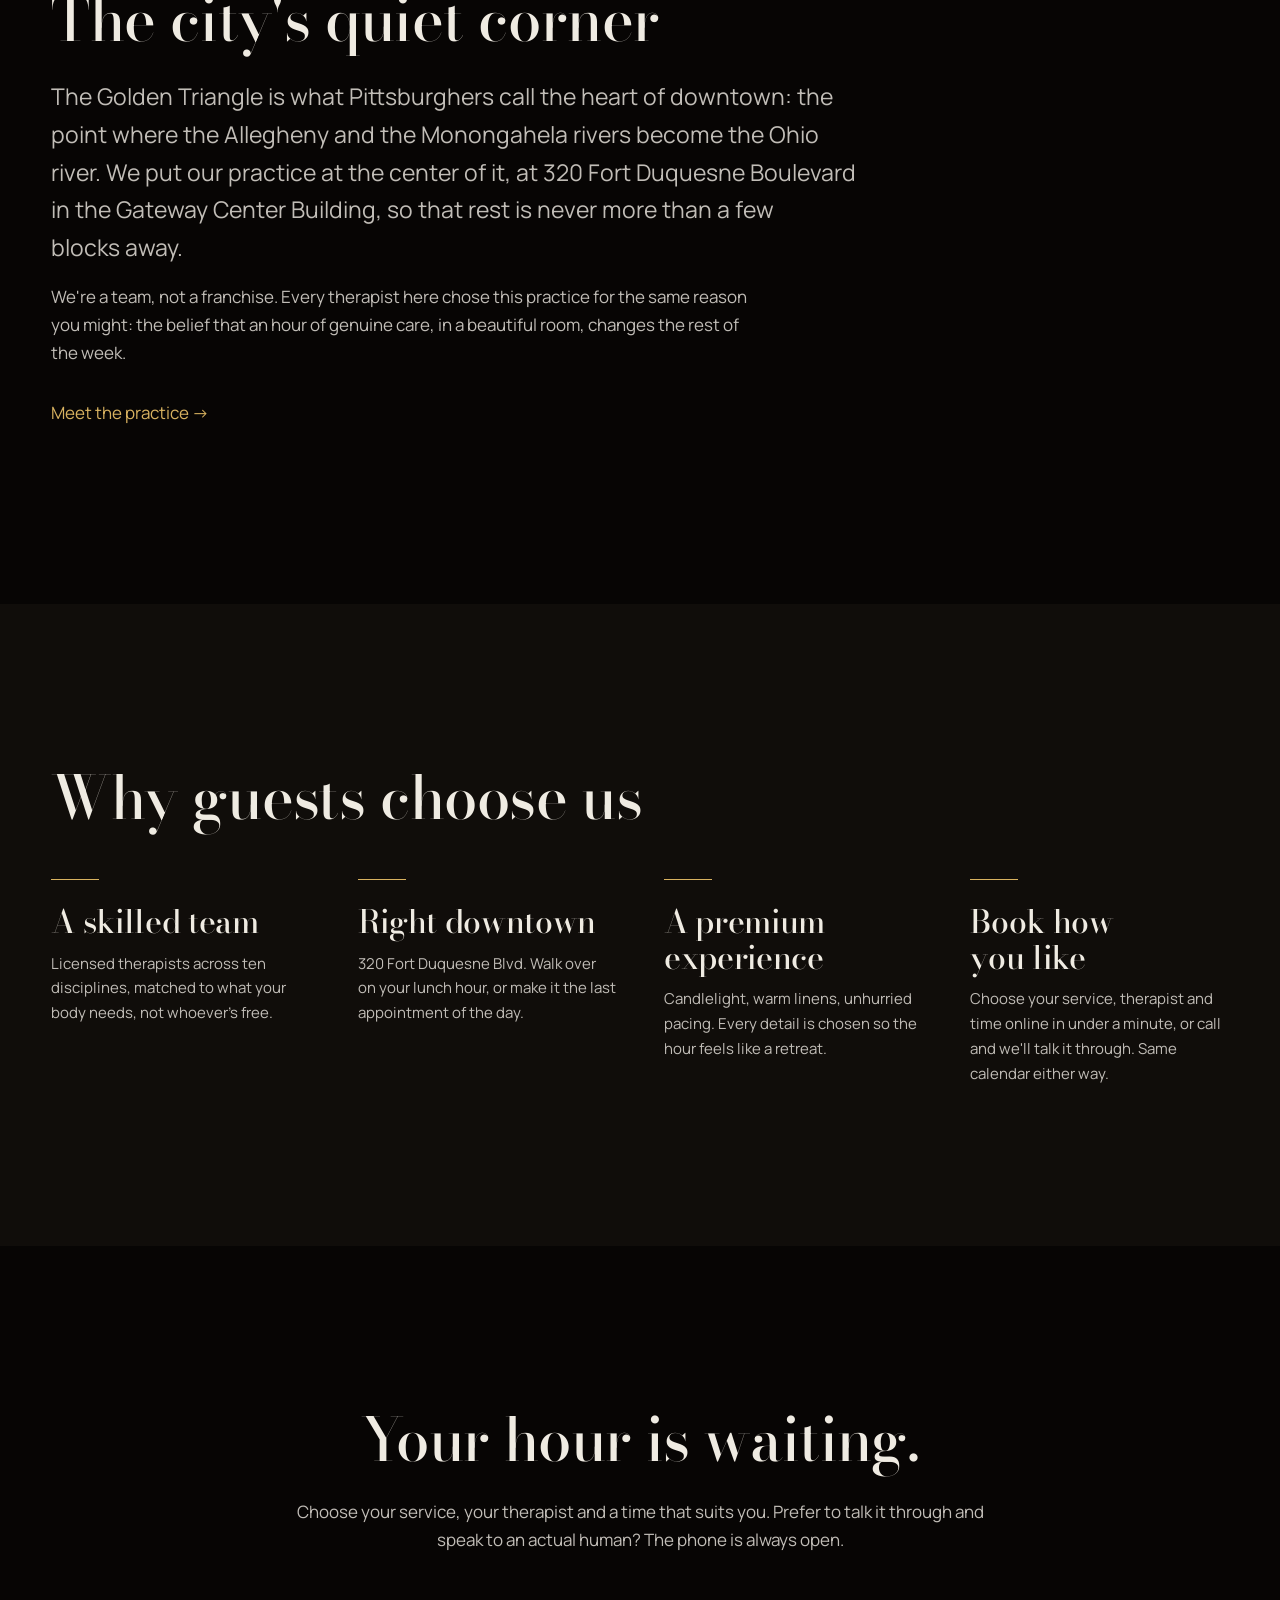
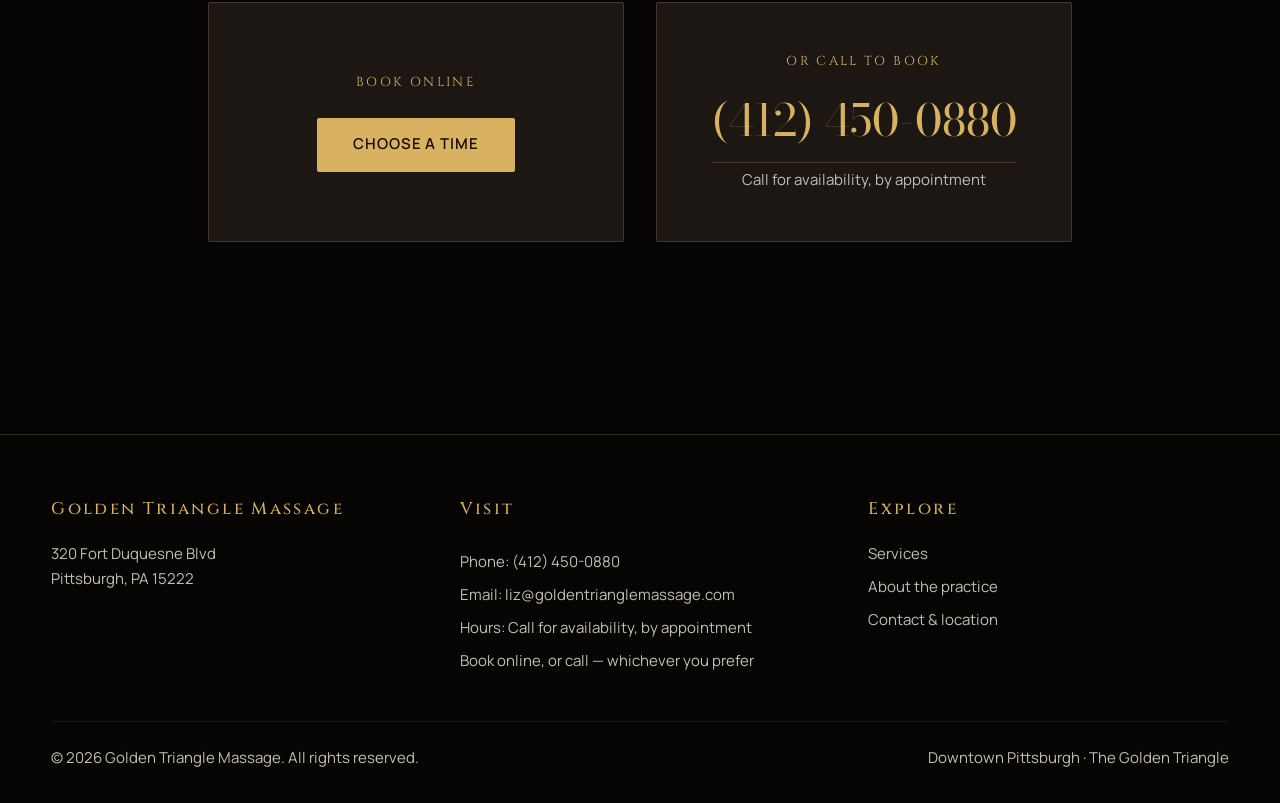
==== commit ec96f759: "Update index.html" ====
--- a/index.html
+++ b/index.html
@@ -49,13 +49,13 @@
         <!--<p class="hero__kicker rise">Downtown Pittsburgh · The Golden Triangle</p>-->
         
         <!--<h1 class="rise" data-rise-delay="120" id="hero-title">   Renew.</h1>-->
-        <h1 class="rise" data-rise-delay="120" id="hero-title">&nbsp;&nbsp;&nbsp;Renew.</h1>
+        <h1 class="rise" data-rise-delay="120" id="hero-title">&nbsp;&nbsp;&nbsp;&nbsp;&nbsp;Renew.</h1>
         <h1 class="rise" data-rise-delay="120" id="hero-title">Relax. Reset.</h1>
         <p class="hero__sub rise" data-rise-delay="240">A team of skilled therapists delivering a luxurious, restorative experience in the heart of the city. Minutes from your office, a world away from your day.</p>
         <div class="hero__ctas rise" data-rise-delay="360">
           <a class="btn btn--gold" href="#book">Book Your Session</a>
-          <a class="btn btn--gold" href="https://app.squareup.com/gift/40SXENWCADF0Q/order">NEW!    eGift Cards</a>
-          <a class="btn btn--ghost" href="services.html">&nbsp;Explore Services&nbsp;</a>
+          <a class="btn btn--gold" href="https://app.squareup.com/gift/40SXENWCADF0Q/order">&nbsp;NEW!      eGift Cards</a>
+          <a class="btn btn--ghost" href="services.html">&nbsp;Explore Services&nbsp;&nbsp;</a>
           
         </div>
       </div>
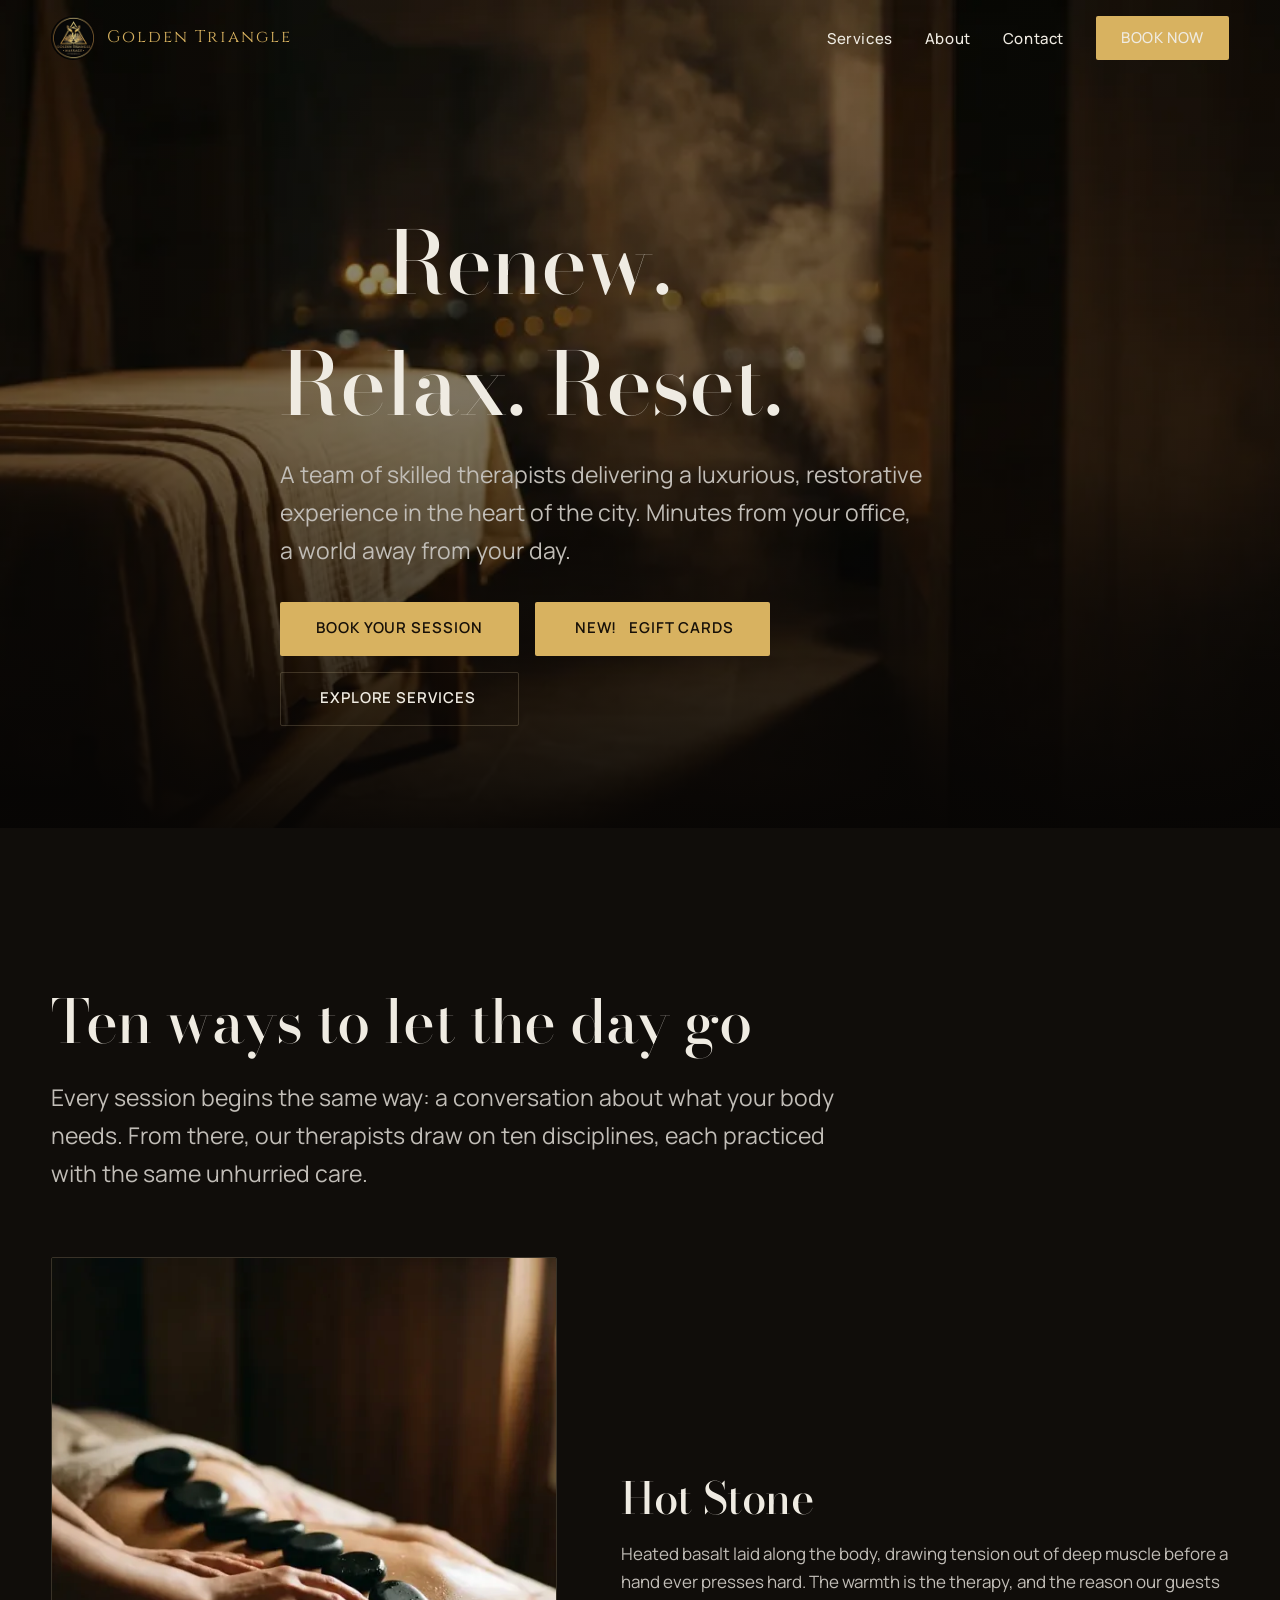
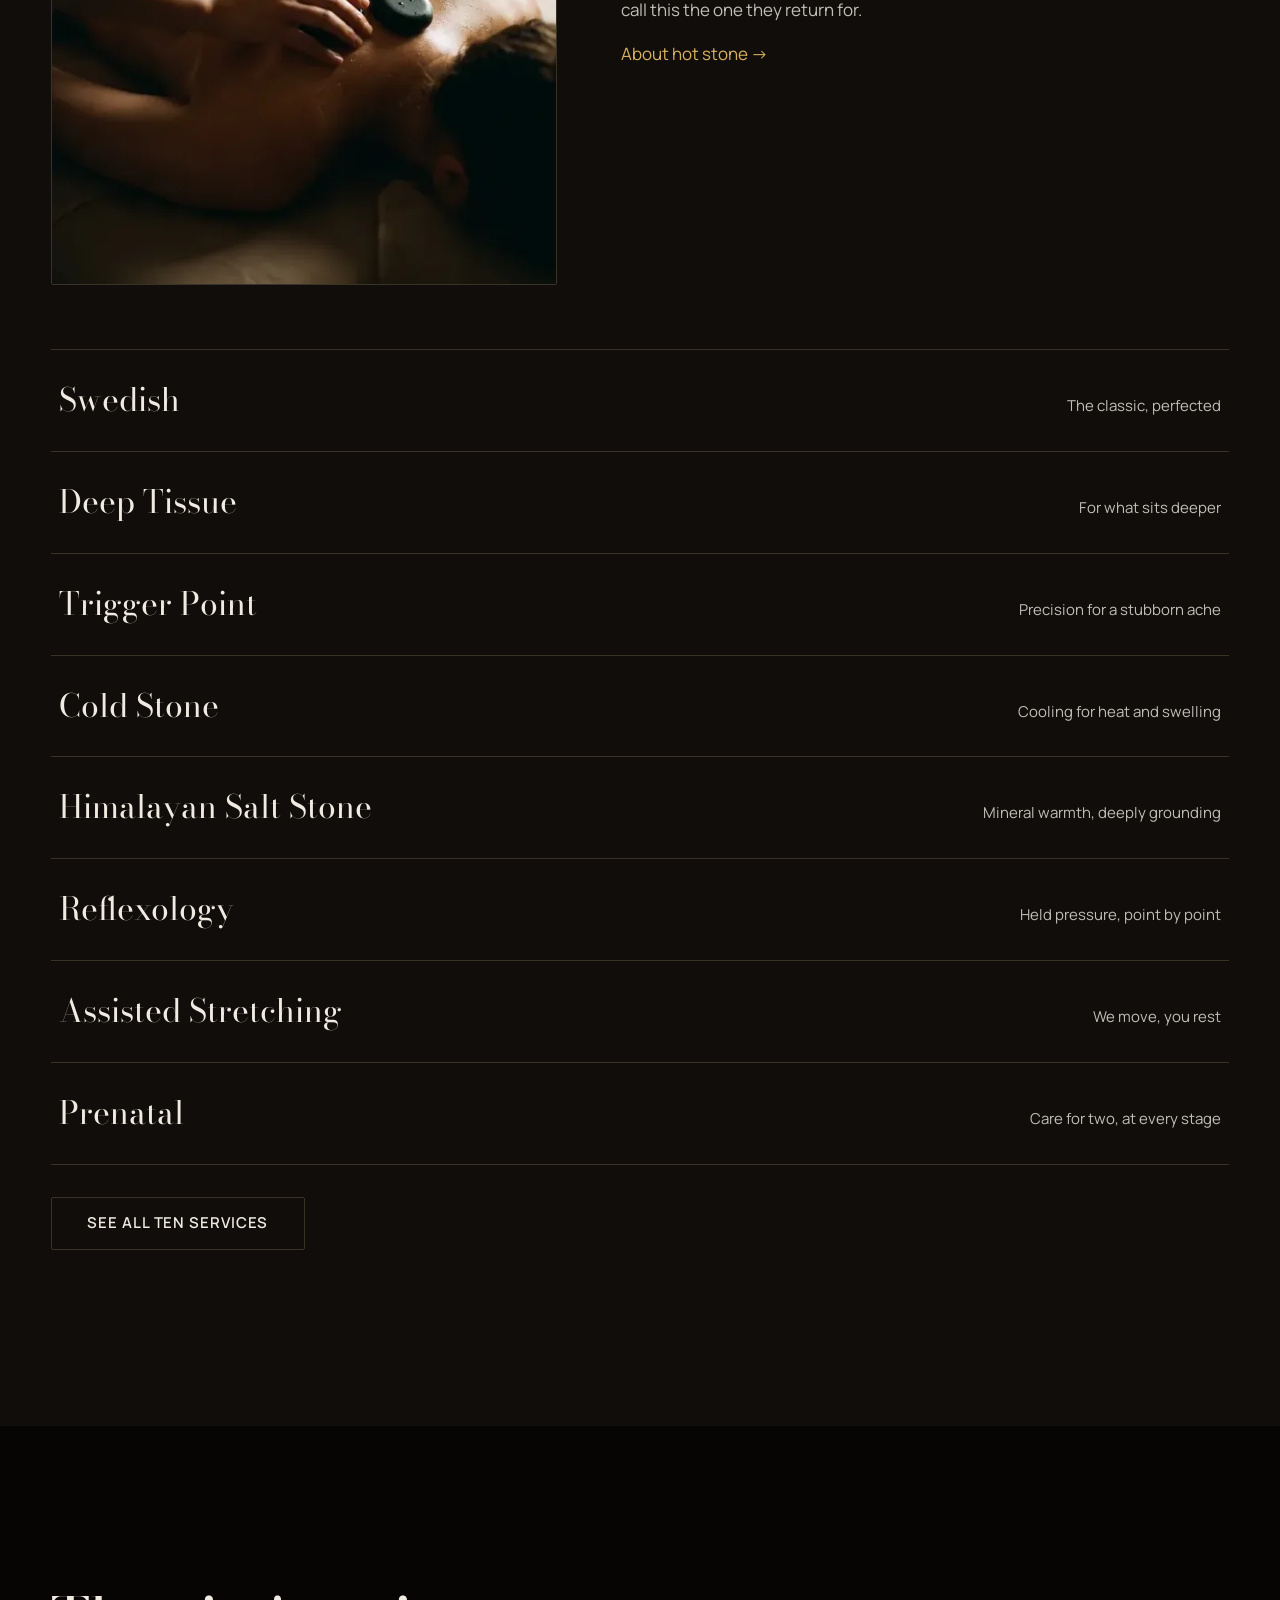
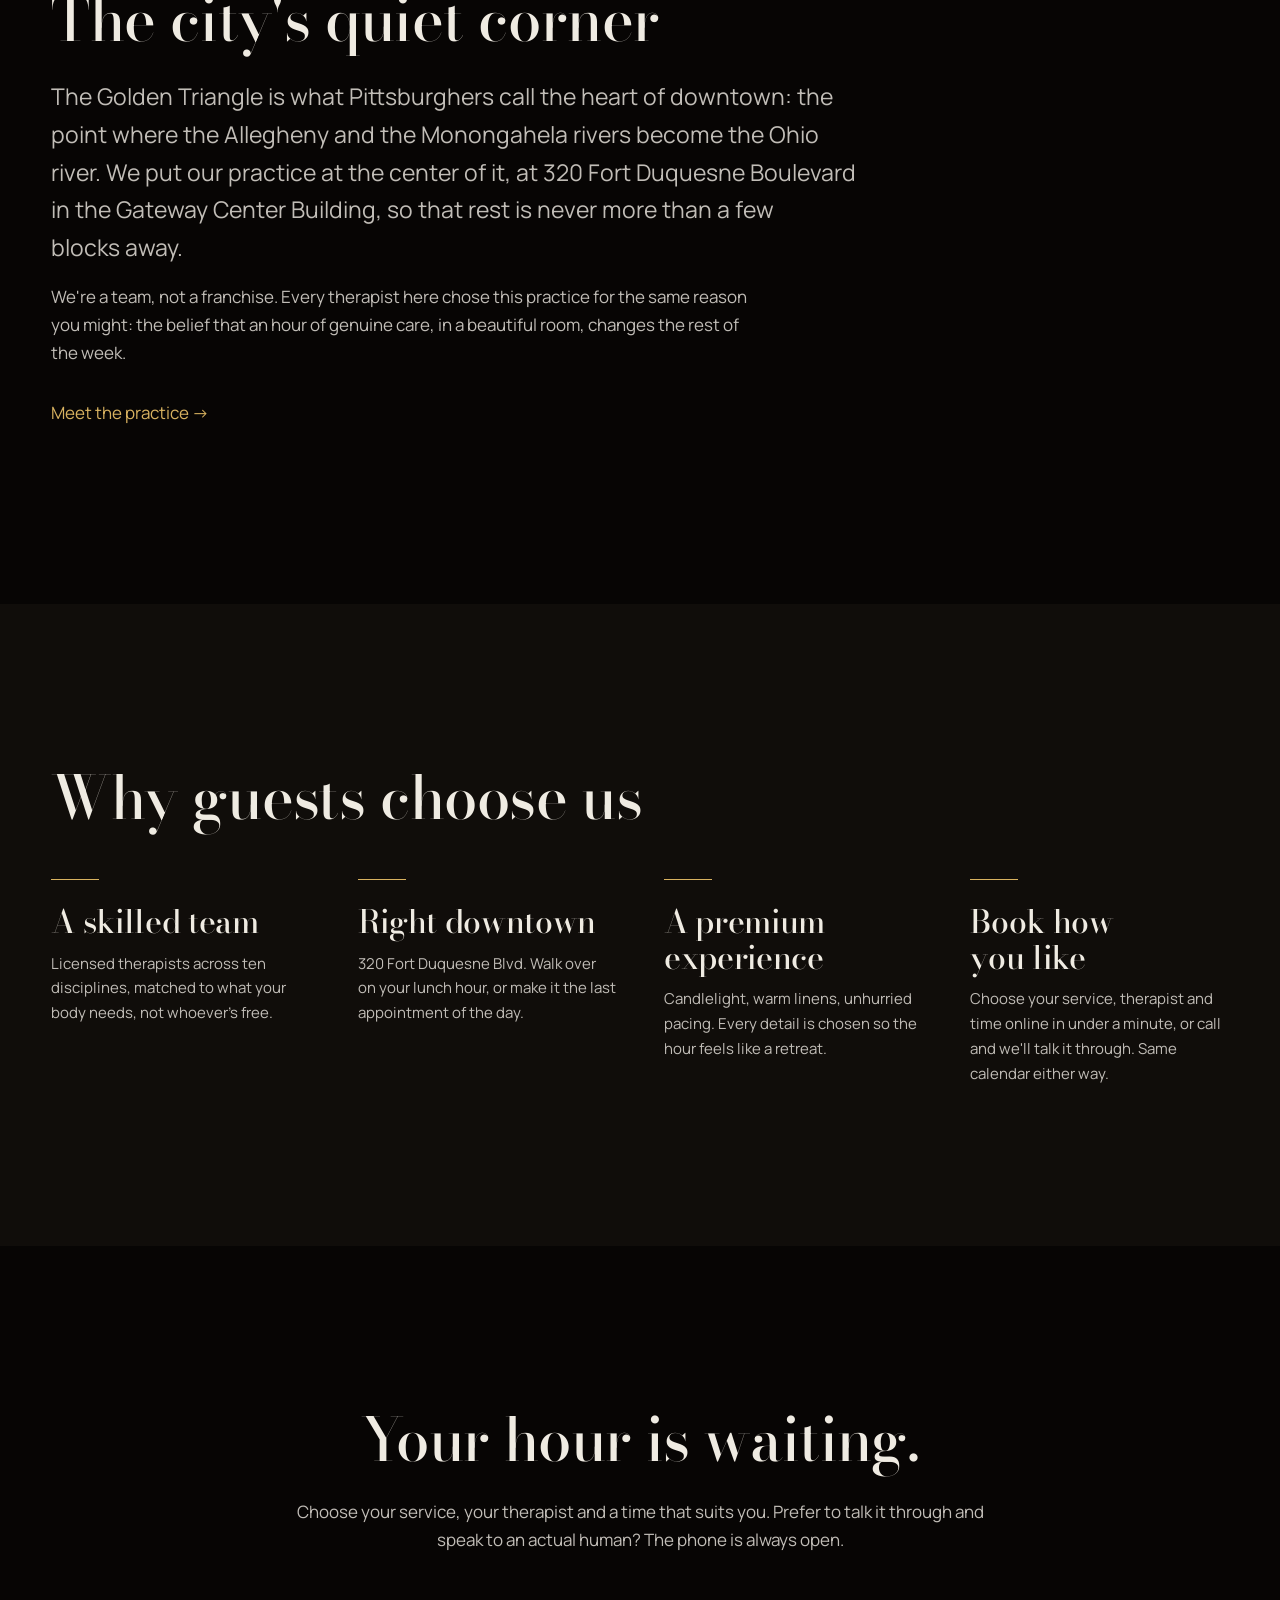
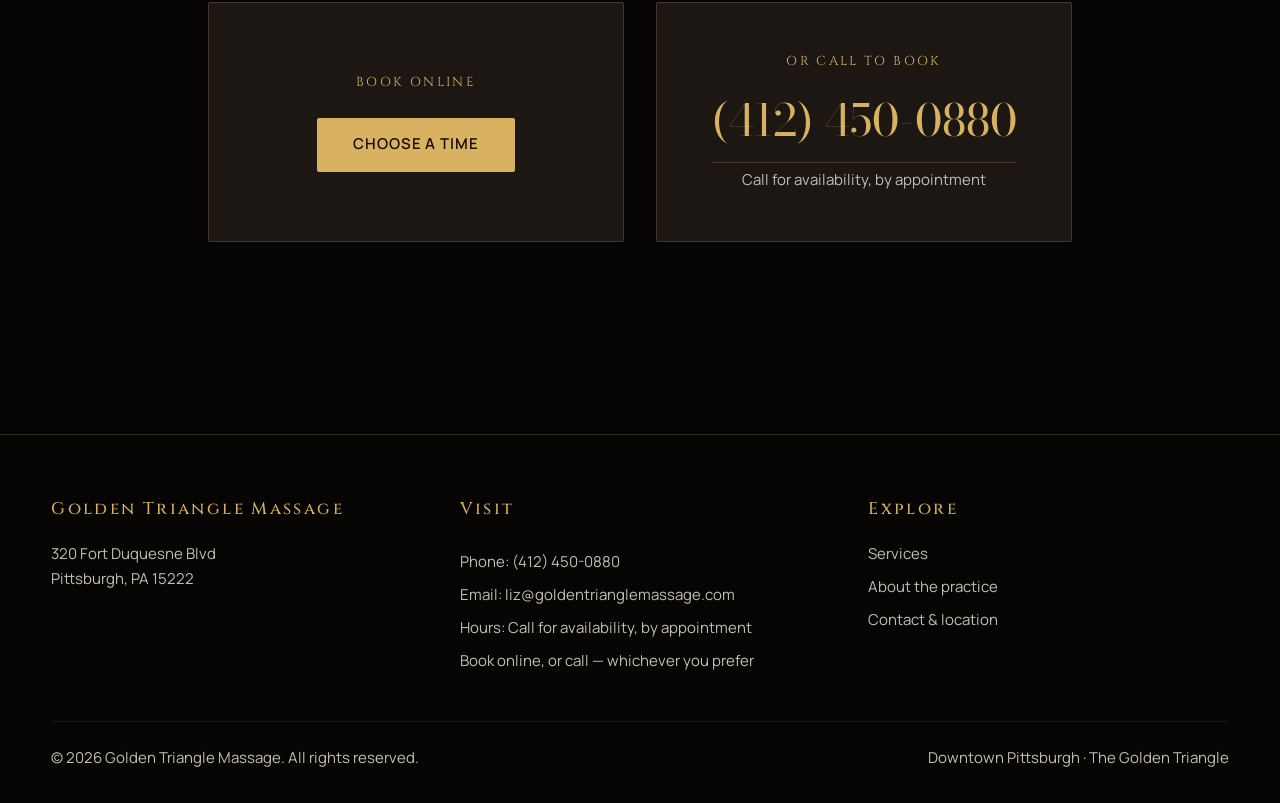
==== commit 68b13ccf: "Update index.html" ====
--- a/index.html
+++ b/index.html
@@ -54,7 +54,7 @@
         <p class="hero__sub rise" data-rise-delay="240">A team of skilled therapists delivering a luxurious, restorative experience in the heart of the city. Minutes from your office, a world away from your day.</p>
         <div class="hero__ctas rise" data-rise-delay="360">
           <a class="btn btn--gold" href="#book">Book Your Session</a>
-          <a class="btn btn--gold" href="https://app.squareup.com/gift/40SXENWCADF0Q/order">&nbsp;NEW!      eGift Cards</a>
+          <a class="btn btn--gold" href="https://app.squareup.com/gift/40SXENWCADF0Q/order">&nbsp;NEW!&nbsp;&nbsp;&nbsp;eGift Cards</a>
           <a class="btn btn--ghost" href="services.html">&nbsp;Explore Services&nbsp;&nbsp;</a>
           
         </div>
